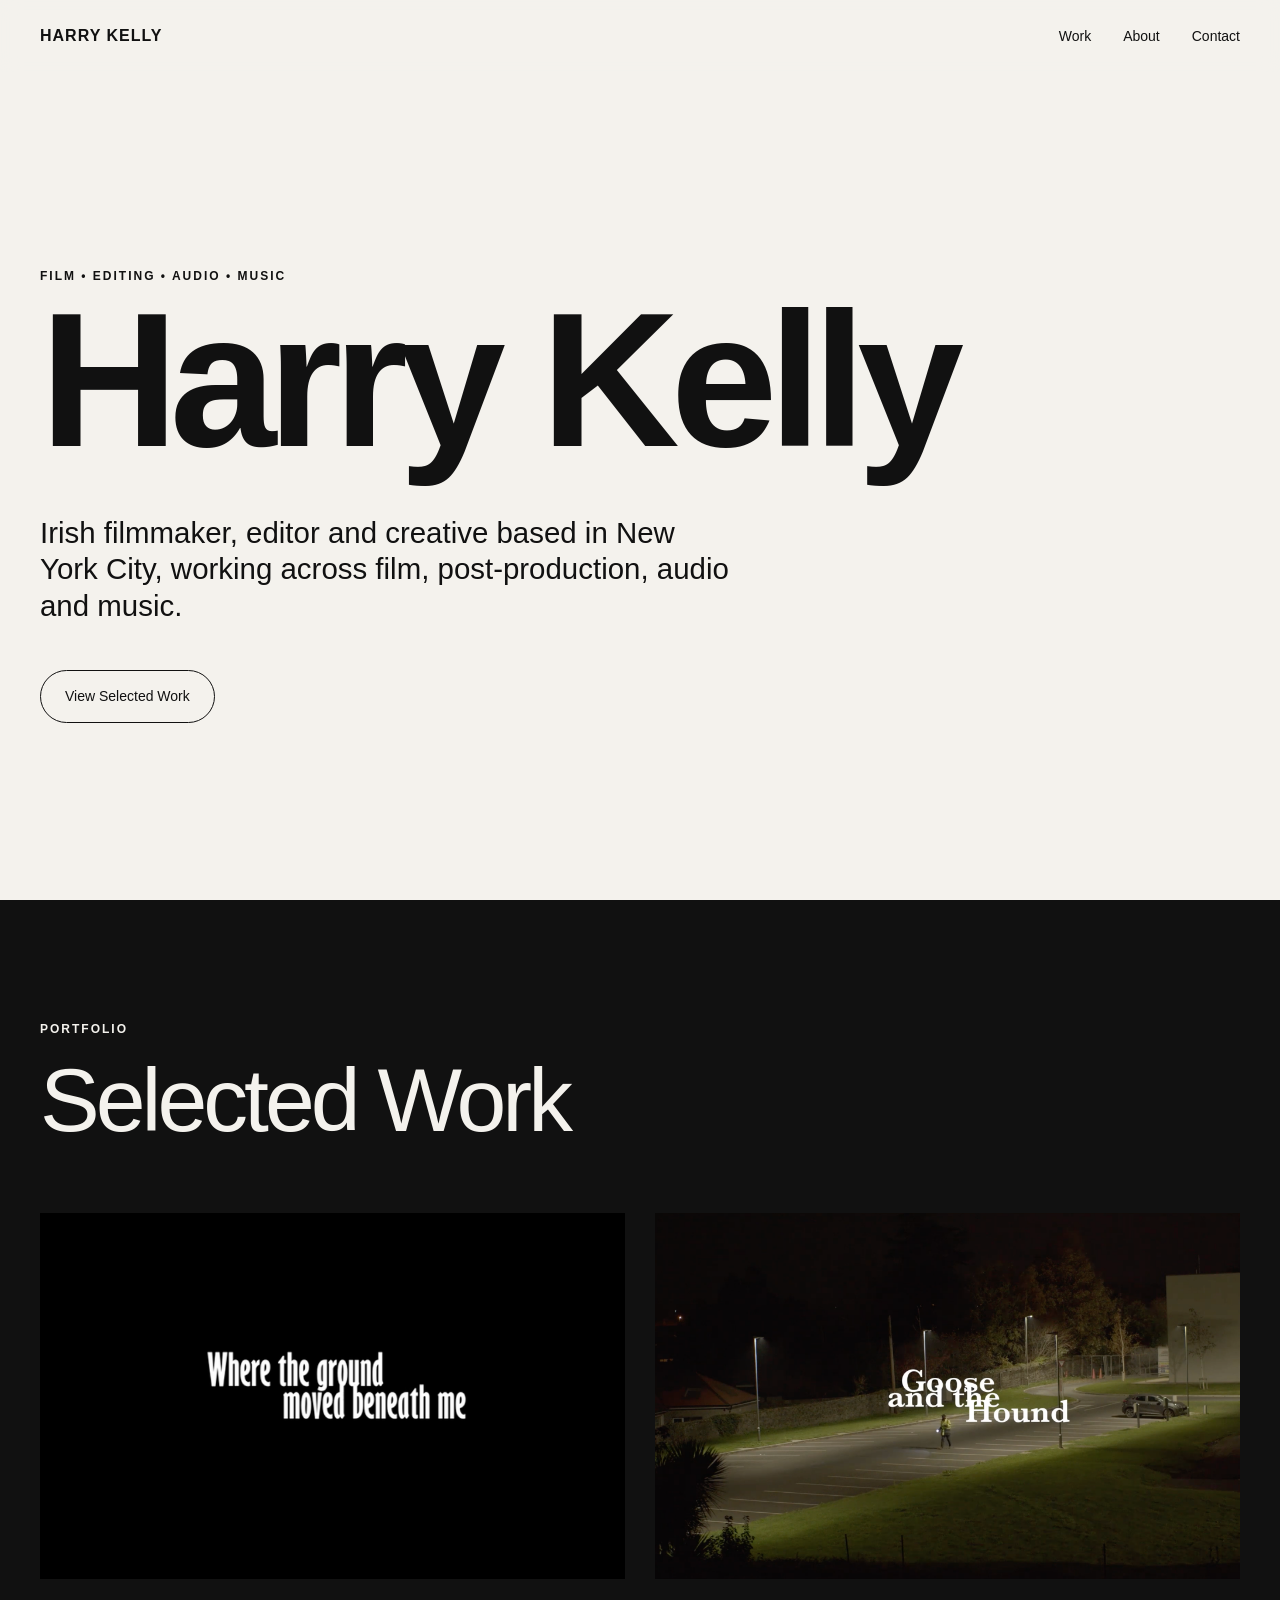
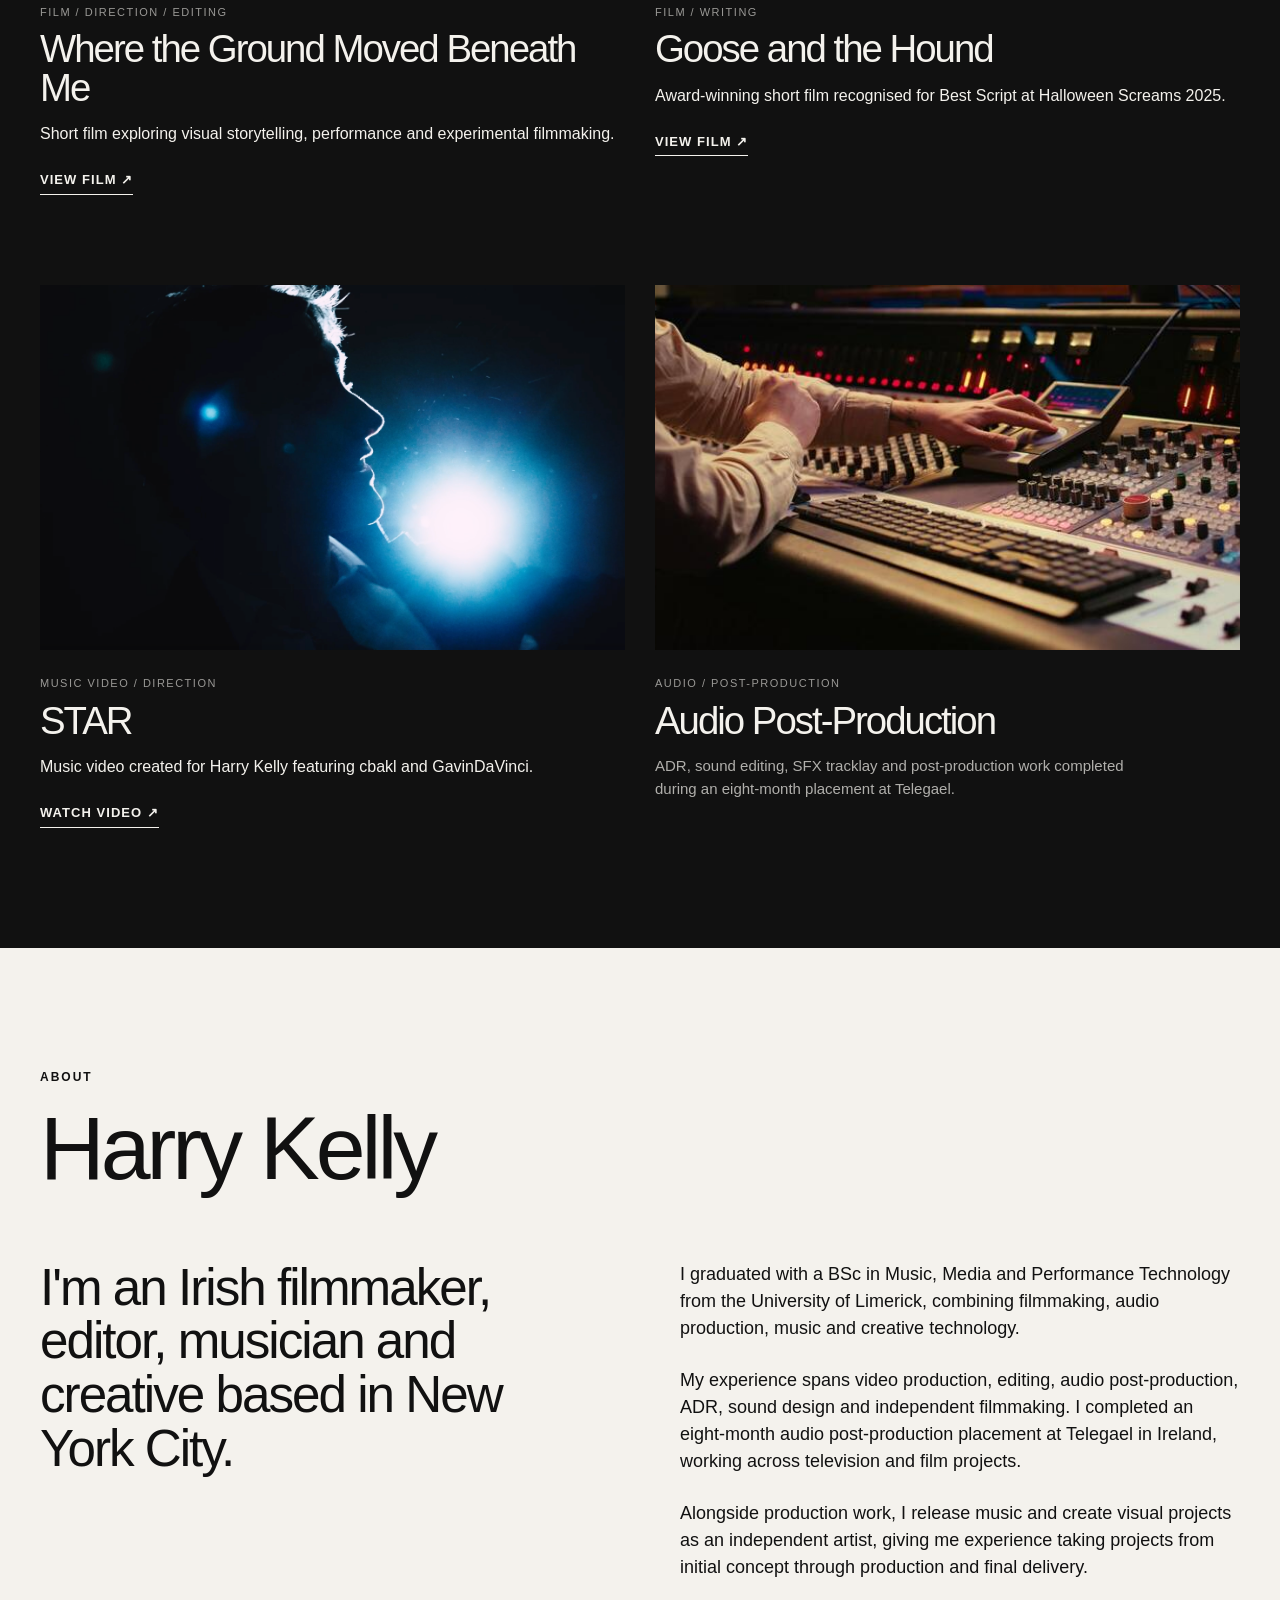
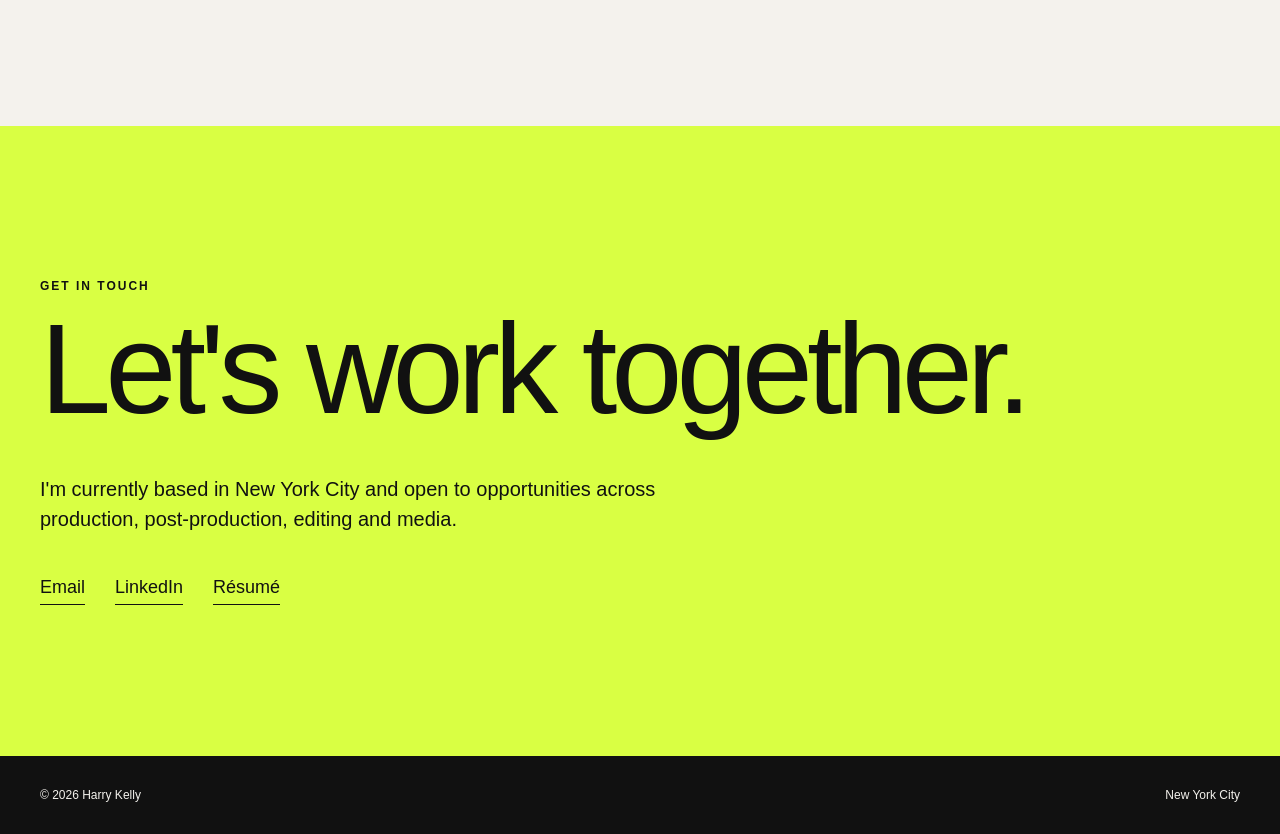
==== index.html @ b5a06c59 "Initial portfolio website" ====
<!DOCTYPE html>
<html lang="en">
<head>
    <meta charset="UTF-8">
    <meta name="viewport" content="width=device-width, initial-scale=1.0">

    <title>Harry Kelly | Filmmaker, Editor & Creative</title>

    <meta
        name="description"
        content="Harry Kelly is an Irish filmmaker, editor and creative based in New York City."
    >

    <link rel="stylesheet" href="style.css">
</head>

<body>

    <!-- NAVIGATION -->
    <header>
        <nav class="navbar">
            <a href="#home" class="logo">HARRY KELLY</a>

            <div class="nav-links">
                <a href="#work">Work</a>
                <a href="#about">About</a>
                <a href="#contact">Contact</a>
            </div>
        </nav>
    </header>


    <main>

        <!-- HERO -->
        <section id="home" class="hero">

            <div class="hero-content">
                <p class="eyebrow">FILM • EDITING • AUDIO • MUSIC</p>

                <h1>
                    Harry Kelly
                </h1>

                <p class="hero-description">
                    Irish filmmaker, editor and creative based in New York City,
                    working across film, post-production, audio and music.
                </p>

                <a href="#work" class="button">View Selected Work</a>
            </div>

        </section>


        <!-- SELECTED WORK -->
        <section id="work" class="work">

            <div class="section-heading">
                <p class="eyebrow">PORTFOLIO</p>
                <h2>Selected Work</h2>
            </div>


            <div class="projects">

                <article class="project">
                    <a class="project-image"
   href="https://youtu.be/_AQ4sZdHmDc"
   target="_blank"
   rel="noopener noreferrer"
   aria-label="Watch Where the Ground Moved Beneath Me">
    <img src="assets/images/ground-moved.png" alt="Where the Ground Moved Beneath Me">
</a>

                    <div class="project-info">
                        <p class="project-type">FILM / DIRECTION / EDITING</p>
                        <h3>Where the Ground Moved Beneath Me</h3>
                        <p>
                            Short film exploring visual storytelling,
                            performance and experimental filmmaking.
                        </p>
                        <a class="project-link"
   href="https://youtu.be/_AQ4sZdHmDc"
   target="_blank"
   rel="noopener noreferrer">
    VIEW FILM ↗
</a>
                    </div>
                </article>


                <article class="project">
                    <a class="project-image"
   href="https://youtu.be/5YcPFfp4tmE"
   target="_blank"
   rel="noopener noreferrer"
   aria-label="Watch Goose and the Hound">
    <img src="assets/images/goose-hound.png" alt="Goose and the Hound">
</a>

                    <div class="project-info">
                        <p class="project-type">FILM / WRITING</p>
                        <h3>Goose and the Hound</h3>
                        <p>
                            Award-winning short film recognised for Best Script
                            at Halloween Screams 2025.
                        </p>
                        <a class="project-link"
   href="https://youtu.be/5YcPFfp4tmE"
   target="_blank"
   rel="noopener noreferrer">
    VIEW FILM ↗
</a>
                    </div>
                </article>


                <article class="project">
                    <a class="project-image"
   href="https://youtu.be/P0CR7T2BqRc"
   target="_blank"
   rel="noopener noreferrer"
   aria-label="Watch STAR music video">
    <img src="assets/images/star.png" alt="STAR music video">
</a>

                    <div class="project-info">
                        <p class="project-type">MUSIC VIDEO / DIRECTION</p>
                        <h3>STAR</h3>
                        <p>
                            Music video created for Harry Kelly featuring
                            cbakl and GavinDaVinci.
                        </p>
                        <a class="project-link"
   href="https://youtu.be/P0CR7T2BqRc"
   target="_blank"
   rel="noopener noreferrer">
    WATCH VIDEO ↗
</a>
                    </div>
                </article>


                <article class="project">
                    <div class="project-image">
                        <img src="assets/images/telegael.jpg" alt="Audio post-production at Telegael">
                    </div>

                    <div class="project-info">
                        <p class="project-type">AUDIO / POST-PRODUCTION</p>
                        <h3>Audio Post-Production</h3>
                        <p>
                            ADR, sound editing, SFX tracklay and post-production
                            work completed during an eight-month placement at Telegael.
                        </p>
                    </div>
                </article>

            </div>

        </section>


        <!-- ABOUT -->
        <section id="about" class="about">

            <div class="section-heading">
                <p class="eyebrow">ABOUT</p>
                <h2>Harry Kelly</h2>
            </div>

            <div class="about-content">

                <p class="about-intro">
                    I'm an Irish filmmaker, editor, musician and creative
                    based in New York City.
                </p>

                <div class="about-text">

                    <p>
                        I graduated with a BSc in Music, Media and Performance
                        Technology from the University of Limerick, combining
                        filmmaking, audio production, music and creative technology.
                    </p>

                    <p>
                        My experience spans video production, editing,
                        audio post-production, ADR, sound design and independent
                        filmmaking. I completed an eight-month audio
                        post-production placement at Telegael in Ireland,
                        working across television and film projects.
                    </p>

                    <p>
                        Alongside production work, I release music and create
                        visual projects as an independent artist, giving me
                        experience taking projects from initial concept through
                        production and final delivery.
                    </p>

                </div>

            </div>

        </section>


        <!-- CONTACT -->
        <section id="contact" class="contact">

            <p class="eyebrow">GET IN TOUCH</p>

            <h2>Let's work together.</h2>

            <p>
                I'm currently based in New York City and open to opportunities
                across production, post-production, editing and media.
            </p>

            <div class="contact-links">

                
                <a href="mailto:harry.k01@icloud.com">Email</a>

                
                <a href="https://www.linkedin.com/in/harry-kelly-820052319/"
   target="_blank"
   rel="noopener noreferrer">LinkedIn</a>

                
                <a href="assets/Harry-Kelly-Resume.pdf"
   target="_blank"
   rel="noopener noreferrer">Résumé</a>

            </div>

        </section>

    </main>


    <footer>
        <p>© 2026 Harry Kelly</p>
        <p>New York City</p>
    </footer>


    <script src="script.js"></script>

</body>
</html>
---- style.css ----
/* =========================
   RESET
========================= */

* {
    margin: 0;
    padding: 0;
    box-sizing: border-box;
}

html {
    scroll-behavior: smooth;
}

body {
    background: #f4f2ed;
    color: #111;
    font-family: Arial, Helvetica, sans-serif;
    line-height: 1.5;
}

a {
    color: inherit;
    text-decoration: none;
}


/* =========================
   NAVIGATION
========================= */

header {
    position: fixed;
    top: 0;
    left: 0;
    width: 100%;
    z-index: 1000;
    background: rgba(244, 242, 237, 0.92);
    backdrop-filter: blur(10px);
}

.navbar {
    max-width: 1500px;
    margin: auto;
    padding: 24px 40px;

    display: flex;
    justify-content: space-between;
    align-items: center;
}

.logo {
    font-size: 16px;
    font-weight: 700;
    letter-spacing: 1px;
}

.nav-links {
    display: flex;
    gap: 32px;
}

.nav-links a {
    font-size: 14px;
    transition: opacity 0.2s ease;
}

.nav-links a:hover {
    opacity: 0.5;
}


/* =========================
   GENERAL
========================= */

section {
    padding: 120px 40px;
}

.eyebrow {
    font-size: 12px;
    font-weight: 700;
    letter-spacing: 2px;
    text-transform: uppercase;
    margin-bottom: 20px;
}

.section-heading {
    margin-bottom: 70px;
}

.section-heading h2 {
    font-size: clamp(48px, 7vw, 100px);
    line-height: 0.95;
    font-weight: 500;
    letter-spacing: -4px;
}


/* =========================
   HERO
========================= */

.hero {
    min-height: 100vh;

    display: flex;
    align-items: flex-end;

    padding-top: 160px;
    padding-bottom: 70px;
}

.hero-content {
    width: 100%;
    max-width: 1500px;
    margin: auto;
}

.hero h1 {
    font-size: clamp(80px, 15vw, 220px);
    line-height: 0.78;
    font-weight: 600;
    letter-spacing: -9px;
    margin-bottom: 60px;
}

.hero-description {
    max-width: 700px;
    font-size: clamp(20px, 2.3vw, 34px);
    line-height: 1.25;
    margin-bottom: 45px;
}

.button {
    display: inline-block;

    border: 1px solid #111;
    border-radius: 100px;

    padding: 15px 24px;

    font-size: 14px;

    transition:
        background 0.2s ease,
        color 0.2s ease;
}

.button:hover {
    background: #111;
    color: #f4f2ed;
}


/* =========================
   WORK
========================= */

.work {
    background: #111;
    color: #f4f2ed;
}

.work .section-heading,
.projects {
    max-width: 1500px;
    margin-left: auto;
    margin-right: auto;
}

.projects {
    display: grid;
    grid-template-columns: repeat(2, 1fr);
    gap: 90px 30px;
}

.project {
    cursor: pointer;
}

.project-image {
    width: 100%;
    aspect-ratio: 16 / 10;

    background: #292929;

    display: flex;
    justify-content: center;
    align-items: center;

    margin-bottom: 25px;

    overflow: hidden;
}

.project-image span {
    font-size: 11px;
    letter-spacing: 2px;
    opacity: 0.45;
}

.project-info {
    max-width: 600px;
}

.project-type {
    font-size: 11px;
    letter-spacing: 1.5px;
    margin-bottom: 10px;
    opacity: 0.6;
}

.project-info h3 {
    font-size: clamp(28px, 3vw, 48px);
    font-weight: 500;
    line-height: 1;
    letter-spacing: -2px;
    margin-bottom: 15px;
}

.project-info > p:last-child {
    font-size: 15px;
    max-width: 500px;
    opacity: 0.7;
}


/* =========================
   ABOUT
========================= */

.about {
    max-width: 1500px;
    margin: auto;
}

.about-content {
    display: grid;
    grid-template-columns: 1fr 1fr;
    gap: 80px;
}

.about-intro {
    font-size: clamp(32px, 4vw, 60px);
    line-height: 1.05;
    letter-spacing: -2px;
}

.about-text {
    max-width: 650px;
}

.about-text p {
    font-size: 18px;
    margin-bottom: 25px;
}


/* =========================
   CONTACT
========================= */

.contact {
    background: #d9ff43;
    min-height: 70vh;

    display: flex;
    flex-direction: column;
    justify-content: center;
}

.contact > * {
    max-width: 1500px;
}

.contact h2 {
    font-size: clamp(60px, 10vw, 150px);
    line-height: 0.85;
    font-weight: 500;
    letter-spacing: -6px;
    margin-bottom: 50px;
}

.contact > p:not(.eyebrow) {
    font-size: 20px;
    max-width: 650px;
    margin-bottom: 40px;
}

.contact-links {
    display: flex;
    gap: 30px;
}

.contact-links a {
    font-size: 18px;
    border-bottom: 1px solid #111;
    padding-bottom: 3px;
}


/* =========================
   FOOTER
========================= */

footer {
    background: #111;
    color: #f4f2ed;

    padding: 30px 40px;

    display: flex;
    justify-content: space-between;

    font-size: 12px;
}


/* =========================
   MOBILE
========================= */

@media (max-width: 800px) {

    .navbar {
        padding: 20px;
    }

    .nav-links {
        gap: 18px;
    }

    section {
        padding: 90px 20px;
    }

    .hero {
        padding-bottom: 40px;
    }

    .hero h1 {
        font-size: clamp(70px, 23vw, 130px);
        letter-spacing: -5px;
        margin-bottom: 40px;
    }

    .projects {
        grid-template-columns: 1fr;
        gap: 70px;
    }

    .about-content {
        grid-template-columns: 1fr;
        gap: 50px;
    }

    .section-heading h2 {
        letter-spacing: -2px;
    }

    .contact h2 {
        letter-spacing: -3px;
    }

    .contact-links {
        flex-direction: column;
        align-items: flex-start;
        gap: 15px;
    }

    footer {
        padding: 25px 20px;
    }
}
.project-image {
    width: 100%;
    aspect-ratio: 16 / 10;
    overflow: hidden;
    background: #292929;
}

.project-image img {
    width: 100%;
    height: 100%;
    object-fit: cover;
    display: block;
    transition: transform 0.5s ease;
}

.project:hover .project-image img {
    transform: scale(1.025);
}

.project-link {
    display: inline-block;
    margin-top: 24px;
    color: inherit;
    font-size: 13px;
    font-weight: 600;
    letter-spacing: 0.08em;
    text-decoration: none;
    border-bottom: 1px solid currentColor;
    padding-bottom: 4px;
    transition: opacity 0.2s ease;
}

.project-link:hover {
    opacity: 0.55;
}

.project-image[href] {
    cursor: pointer;
}

.project-image[href]:hover img {
    transform: scale(1.025);
}
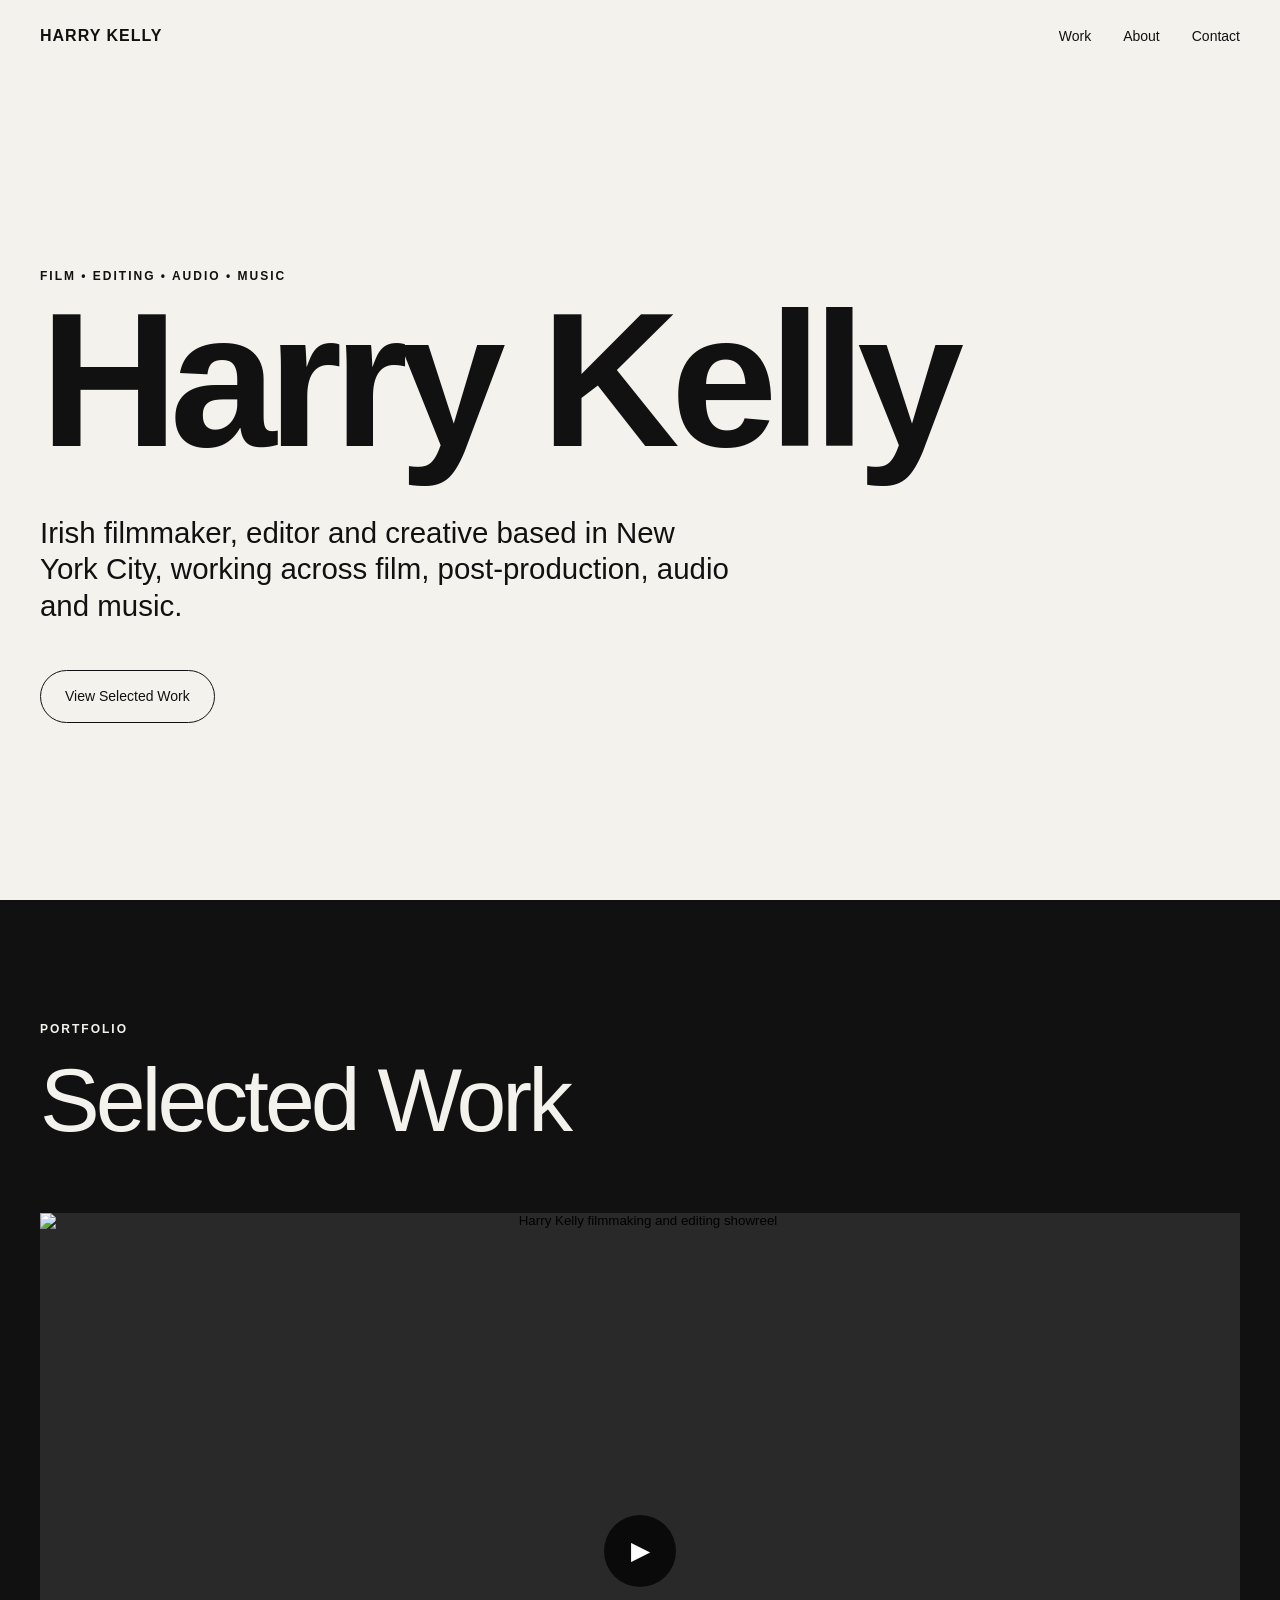
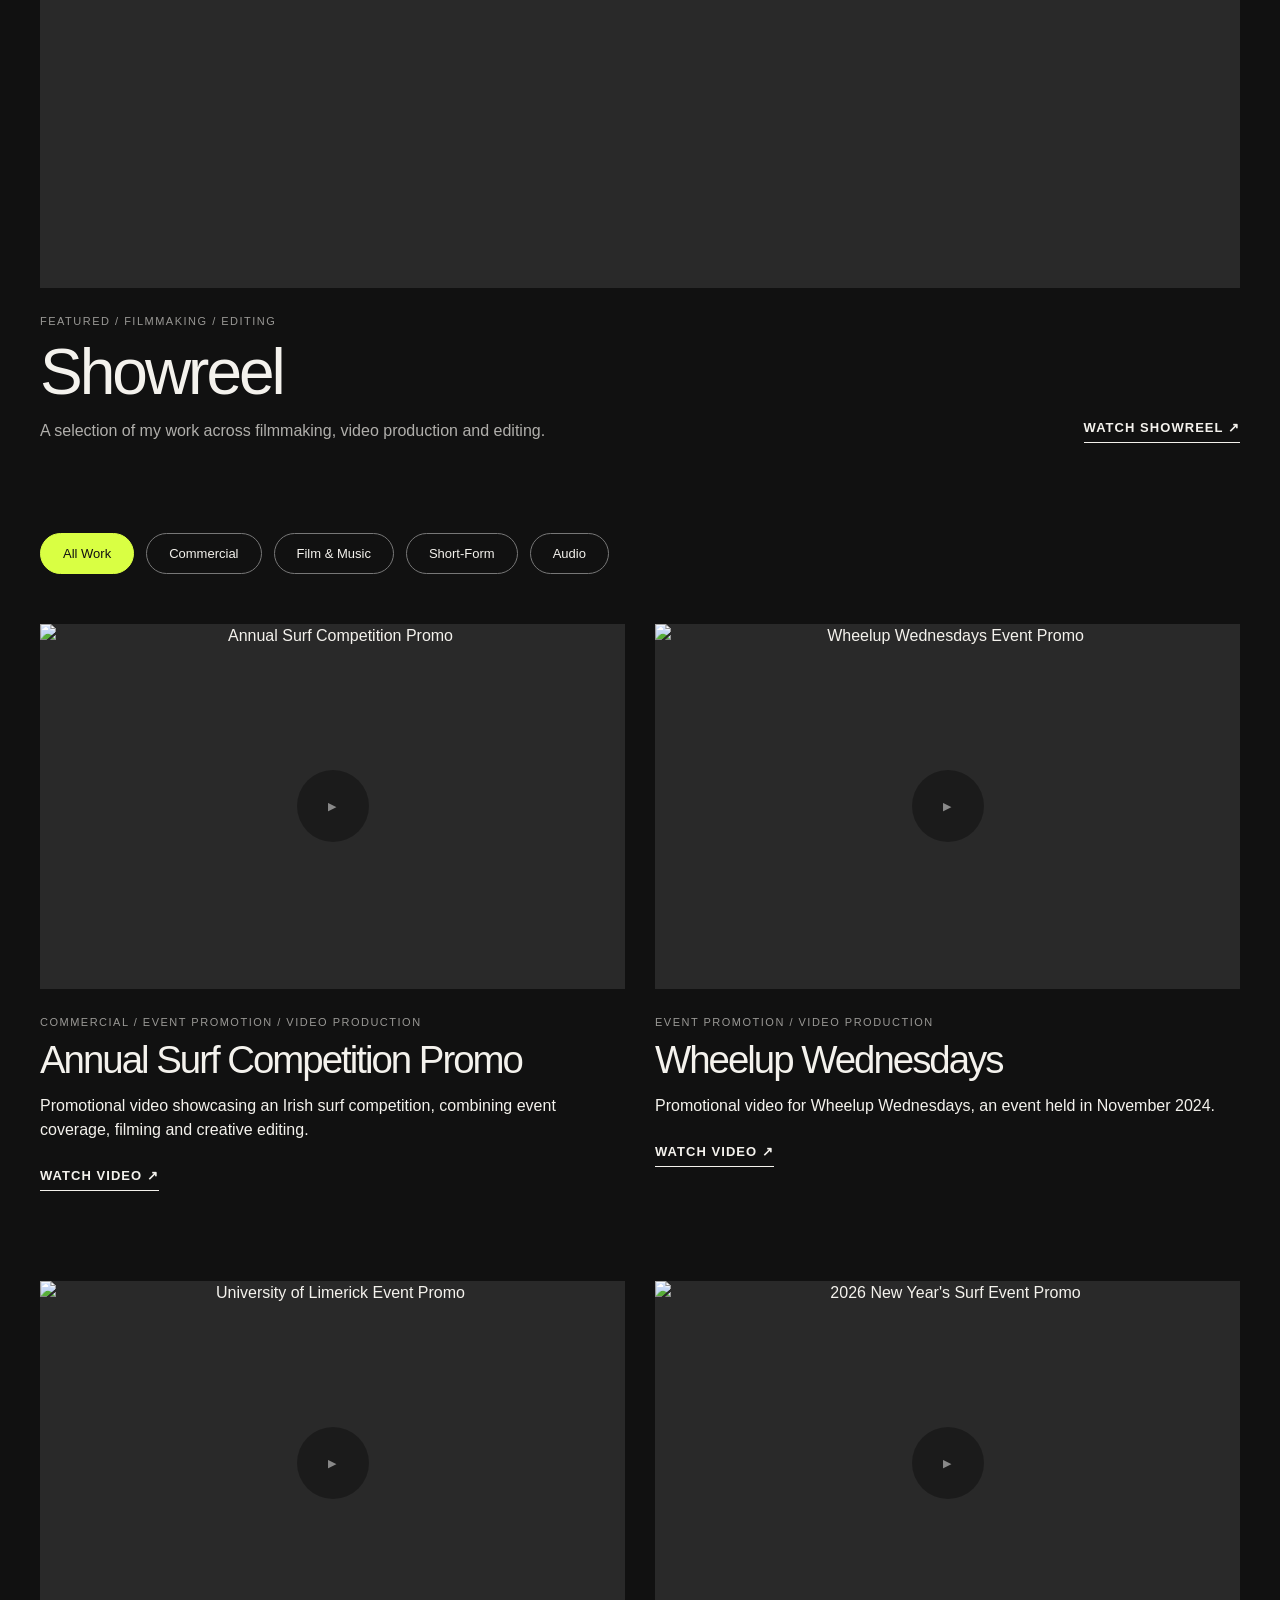
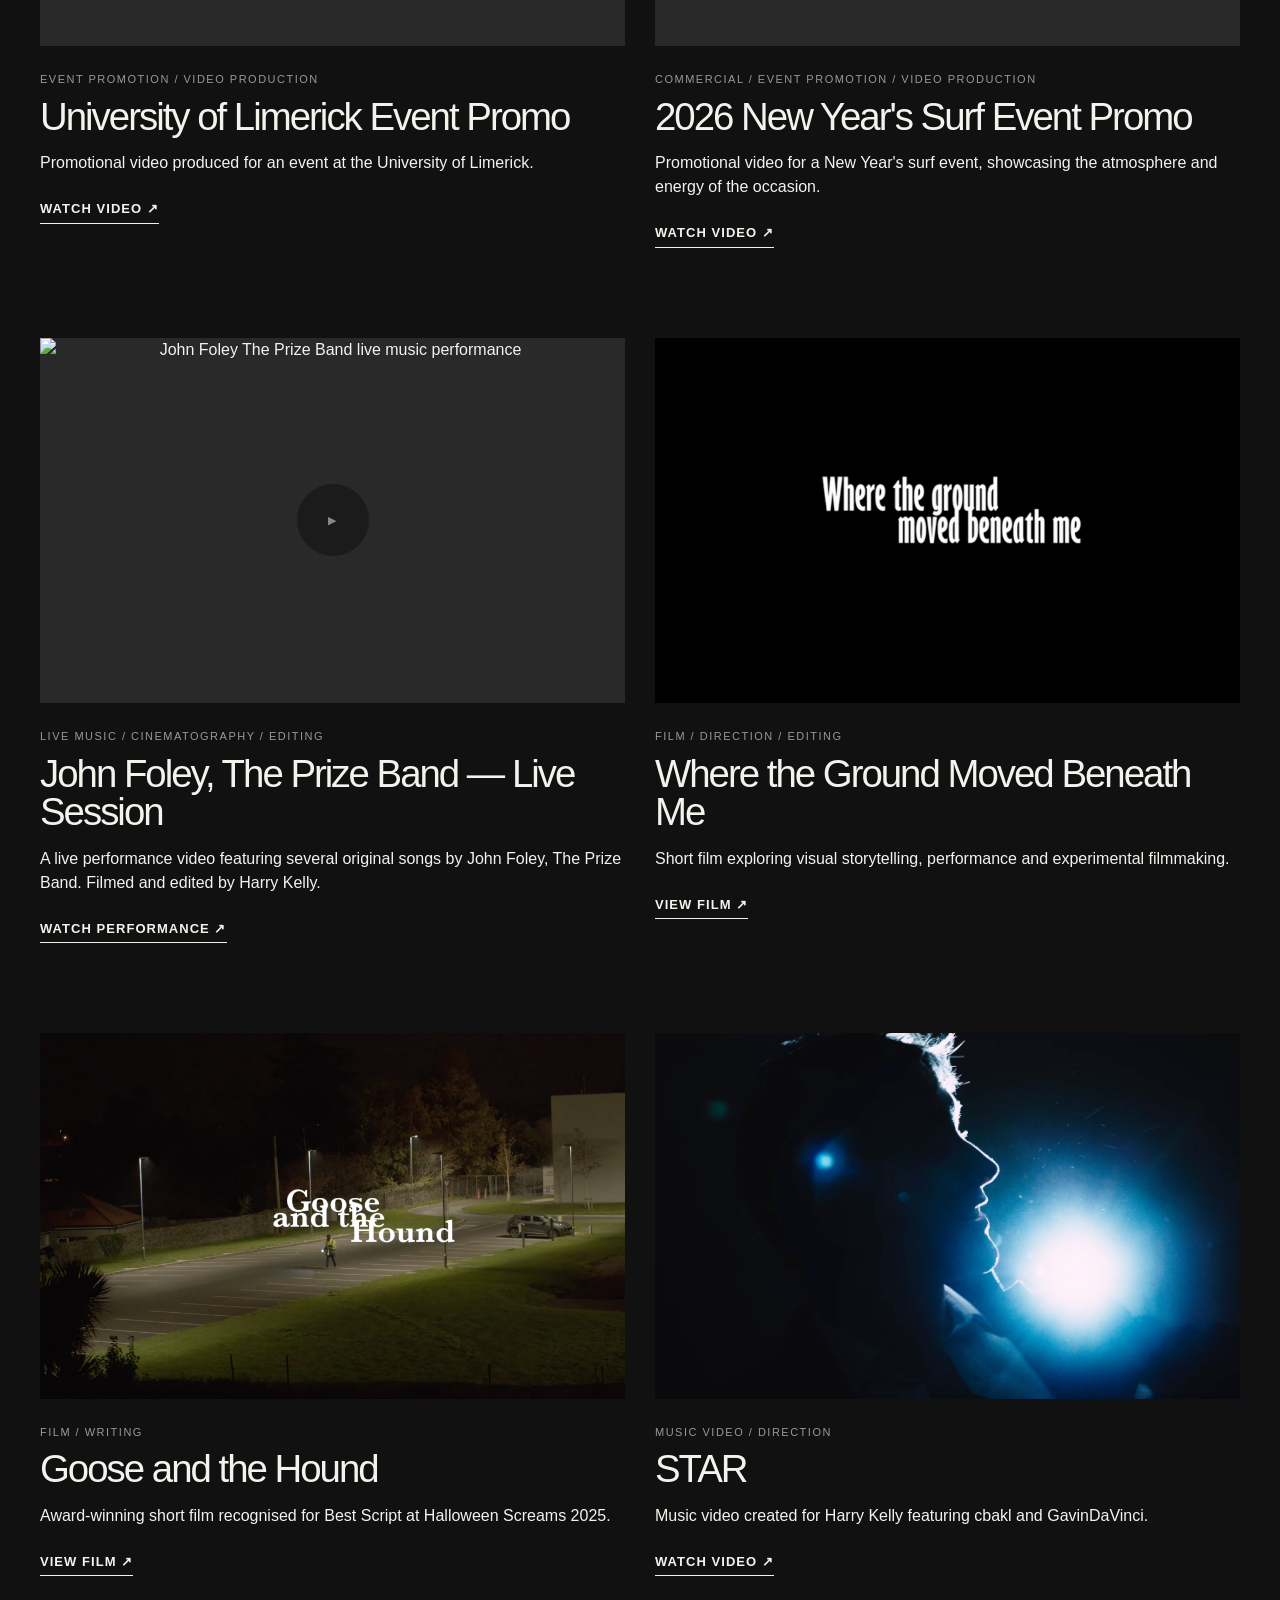
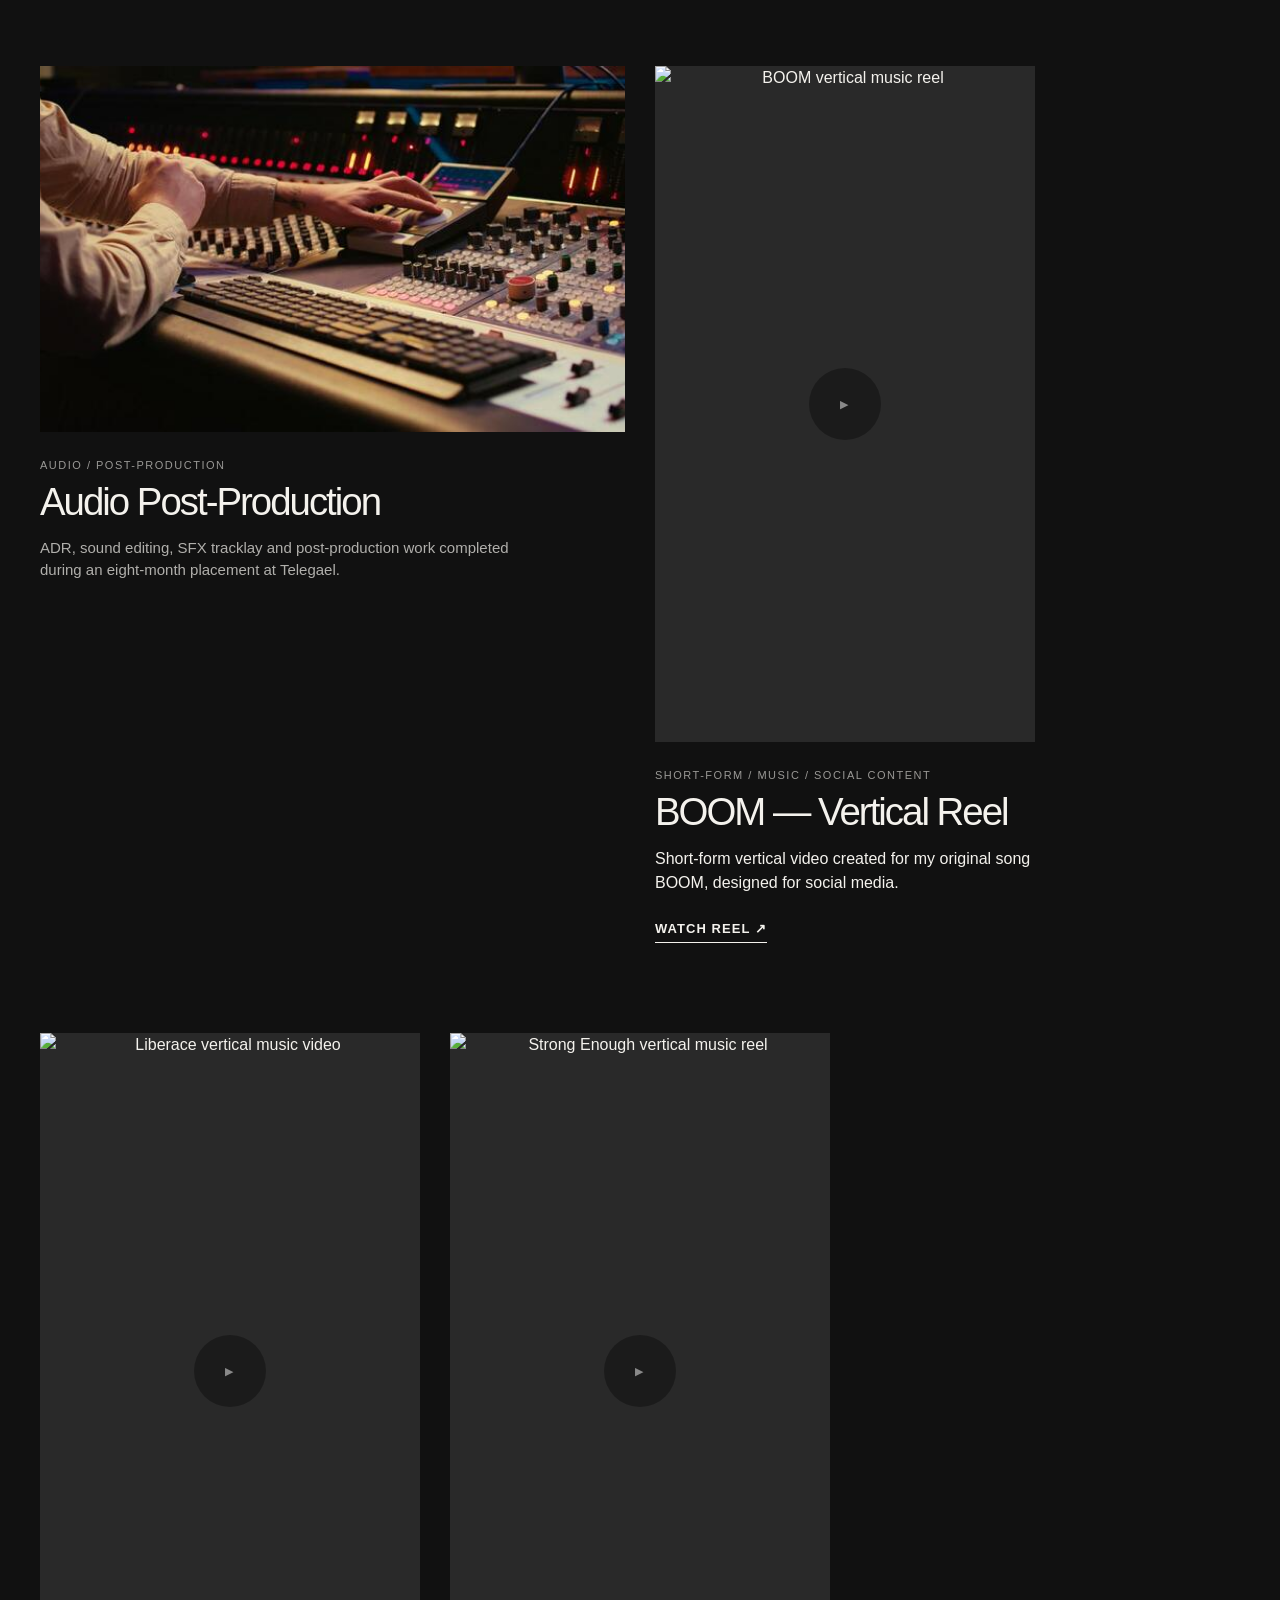
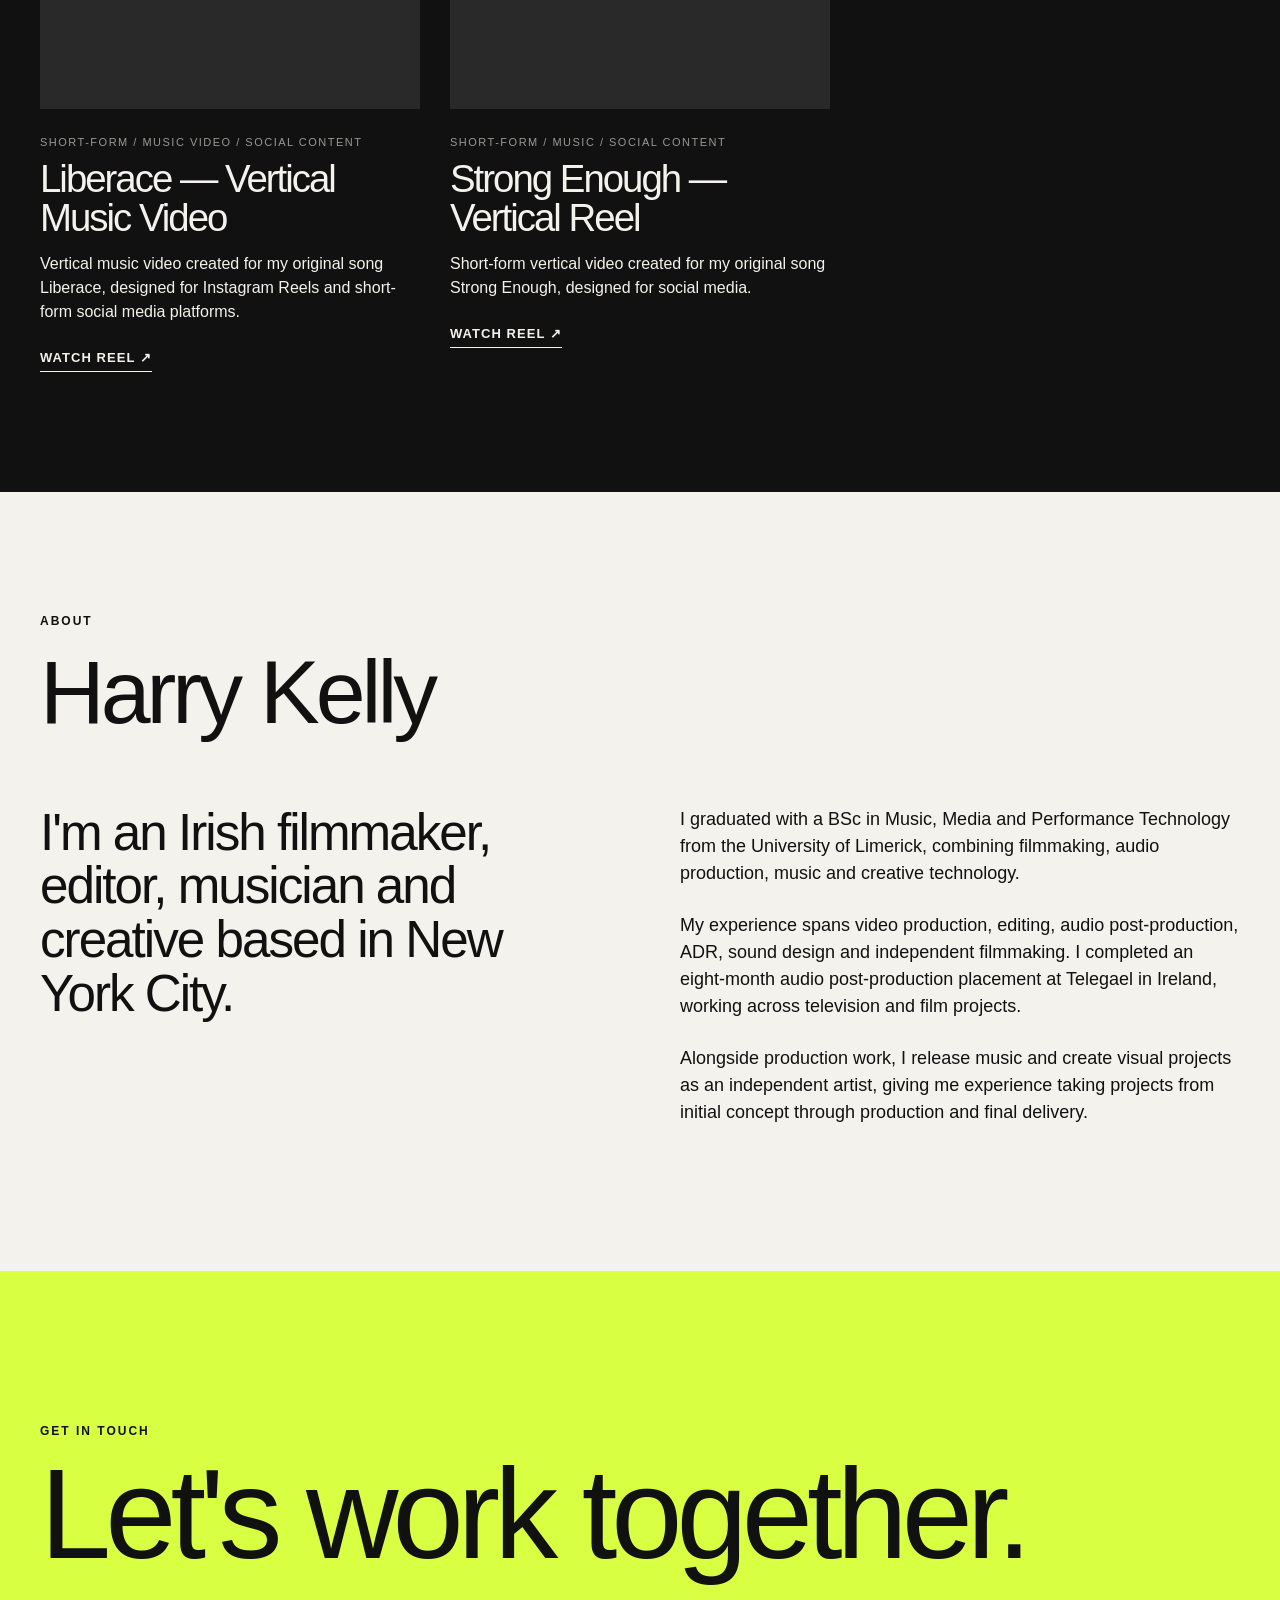
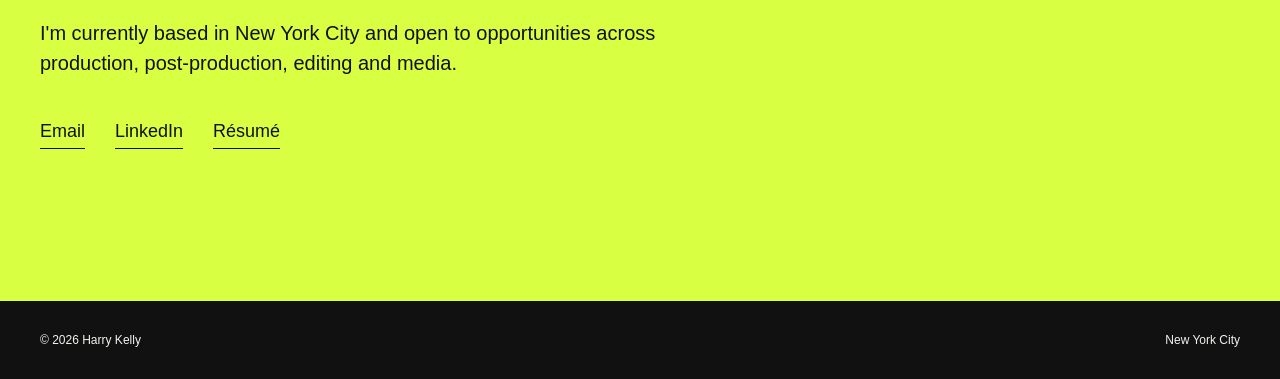
==== commit ebc0aafd: "Add files via upload" ====
--- a/index.html
+++ b/index.html
@@ -62,9 +62,421 @@
             </div>
 
 
+
+<!-- FEATURED SHOWREEL -->
+<div class="featured-showreel">
+
+    <button
+        class="featured-showreel-image video-trigger"
+        type="button"
+        data-video="https://drive.google.com/file/d/1GTcjffX6NG_hKcUaSVnqZhYu-kQV75T3/preview"
+        data-title="Harry Kelly — Showreel"
+        aria-label="Watch Harry Kelly Showreel">
+
+        <img
+            src="assets/images/showreel.jpg"
+            alt="Harry Kelly filmmaking and editing showreel">
+
+        <span class="play-icon">▶</span>
+
+    </button>
+
+    <div class="featured-showreel-info">
+        <div>
+            <p class="project-type">FEATURED / FILMMAKING / EDITING</p>
+            <h3>Showreel</h3>
+            <p>A selection of my work across filmmaking, video production and editing.</p>
+        </div>
+
+        <button
+            class="project-link video-trigger"
+            type="button"
+            data-video="https://drive.google.com/file/d/1GTcjffX6NG_hKcUaSVnqZhYu-kQV75T3/preview"
+            data-title="Harry Kelly — Showreel">
+            WATCH SHOWREEL ↗
+        </button>
+    </div>
+
+</div>
+
+<!-- PORTFOLIO FILTERS -->
+<div class="portfolio-filters" role="group" aria-label="Filter portfolio projects">
+
+    <button class="filter-btn active" data-filter="all" type="button" aria-pressed="true">
+        All Work
+    </button>
+
+    <button class="filter-btn" data-filter="commercial" type="button" aria-pressed="false">
+        Commercial
+    </button>
+
+    <button class="filter-btn" data-filter="film" type="button" aria-pressed="false">
+        Film & Music
+    </button>
+
+    <button class="filter-btn" data-filter="shortform" type="button" aria-pressed="false">
+        Short-Form
+    </button>
+
+    <button class="filter-btn" data-filter="audio" type="button" aria-pressed="false">
+        Audio
+    </button>
+
+</div>
+
             <div class="projects">
 
-                <article class="project">
+
+<!-- BOOM VERTICAL REEL -->
+<article class="project shortform-project" data-category="shortform">
+
+    <button
+        class="project-image video-trigger"
+        type="button"
+        data-video="https://drive.google.com/file/d/1VAKVAgI2m7fuHgJfwMhRK0ZrRbUyWudR/preview"
+        data-title="BOOM — Vertical Reel"
+        aria-label="Watch BOOM Vertical Reel">
+
+        <img
+            src="assets/images/boom-reel.jpg"
+            alt="BOOM vertical music reel">
+
+        <span class="play-icon">▶</span>
+
+    </button>
+
+    <div class="project-info">
+
+        <p class="project-type">
+            SHORT-FORM / MUSIC / SOCIAL CONTENT
+        </p>
+
+        <h3>BOOM — Vertical Reel</h3>
+
+        <p>
+            Short-form vertical video created for my original song
+            BOOM, designed for social media.
+        </p>
+
+        <button
+            class="project-link video-trigger"
+            type="button"
+            data-video="https://drive.google.com/file/d/1VAKVAgI2m7fuHgJfwMhRK0ZrRbUyWudR/preview"
+            data-title="BOOM — Vertical Reel">
+            WATCH REEL ↗
+        </button>
+
+    </div>
+
+</article>
+
+<!-- LIBERACE VERTICAL MUSIC VIDEO -->
+<article class="project shortform-project" data-category="shortform">
+
+    <button
+        class="project-image video-trigger"
+        type="button"
+        data-video="https://drive.google.com/file/d/137xY3dyDXHPL-D3tUn8W-rfqAzqNOn23/preview"
+        data-title="Liberace — Vertical Music Video"
+        aria-label="Watch Liberace Vertical Music Video">
+
+        <img
+            src="assets/images/liberace-reel.jpg"
+            alt="Liberace vertical music video">
+
+        <span class="play-icon">▶</span>
+
+    </button>
+
+    <div class="project-info">
+
+        <p class="project-type">
+            SHORT-FORM / MUSIC VIDEO / SOCIAL CONTENT
+        </p>
+
+        <h3>Liberace — Vertical Music Video</h3>
+
+        <p>
+            Vertical music video created for my original song
+            Liberace, designed for Instagram Reels and
+            short-form social media platforms.
+        </p>
+
+        <button
+            class="project-link video-trigger"
+            type="button"
+            data-video="https://drive.google.com/file/d/137xY3dyDXHPL-D3tUn8W-rfqAzqNOn23/preview"
+            data-title="Liberace — Vertical Music Video">
+            WATCH REEL ↗
+        </button>
+
+    </div>
+
+</article>
+
+<!-- STRONG ENOUGH VERTICAL REEL -->
+<article class="project shortform-project" data-category="shortform">
+
+    <button
+        class="project-image video-trigger"
+        type="button"
+        data-video="https://drive.google.com/file/d/1t1wlHk-8s_pbTI5S6u8PfhT9obOQ0naL/preview"
+        data-title="Strong Enough — Vertical Reel"
+        aria-label="Watch Strong Enough Vertical Reel">
+
+        <img
+            src="assets/images/strong-enough-reel.jpg"
+            alt="Strong Enough vertical music reel">
+
+        <span class="play-icon">▶</span>
+
+    </button>
+
+    <div class="project-info">
+
+        <p class="project-type">
+            SHORT-FORM / MUSIC / SOCIAL CONTENT
+        </p>
+
+        <h3>Strong Enough — Vertical Reel</h3>
+
+        <p>
+            Short-form vertical video created for my original
+            song Strong Enough, designed for social media.
+        </p>
+
+        <button
+            class="project-link video-trigger"
+            type="button"
+            data-video="https://drive.google.com/file/d/1t1wlHk-8s_pbTI5S6u8PfhT9obOQ0naL/preview"
+            data-title="Strong Enough — Vertical Reel">
+            WATCH REEL ↗
+        </button>
+
+    </div>
+
+</article>
+
+
+
+<!-- ANNUAL SURF COMPETITION PROMO -->
+<article class="project" data-category="commercial">
+
+    <button
+        class="project-image video-trigger"
+        type="button"
+        data-video="https://drive.google.com/file/d/1PvuFozU1LRu1boeTwe3rIinj-s5FAA4u/preview"
+        data-title="Annual Surf Competition Promo"
+        aria-label="Watch Annual Surf Competition Promo">
+
+        <img
+            src="assets/images/surf-promo.jpg"
+            alt="Annual Surf Competition Promo">
+
+        <span class="play-icon">▶</span>
+
+    </button>
+
+    <div class="project-info">
+        <p class="project-type">
+            COMMERCIAL / EVENT PROMOTION / VIDEO PRODUCTION
+        </p>
+
+        <h3>Annual Surf Competition Promo</h3>
+
+        <p>
+            Promotional video showcasing an Irish surf competition,
+            combining event coverage, filming and creative editing.
+        </p>
+
+        <button
+            class="project-link video-trigger"
+            type="button"
+            data-video="https://drive.google.com/file/d/1PvuFozU1LRu1boeTwe3rIinj-s5FAA4u/preview"
+            data-title="Annual Surf Competition Promo">
+            WATCH VIDEO ↗
+        </button>
+    </div>
+
+</article>
+
+<!-- WHEELUP WEDNESDAYS EVENT PROMO -->
+<article class="project" data-category="commercial">
+
+    <button
+        class="project-image video-trigger"
+        type="button"
+        data-video="https://drive.google.com/file/d/17fD7UEmGR1bHM-iHoPwlLURvFm_Yqjto/preview"
+        data-title="Wheelup Wednesdays"
+        aria-label="Watch Wheelup Wednesdays Event Promo">
+
+        <img
+            src="assets/images/wheelup-wednesdays.jpg"
+            alt="Wheelup Wednesdays Event Promo">
+
+        <span class="play-icon">▶</span>
+
+    </button>
+
+    <div class="project-info">
+
+        <p class="project-type">
+            EVENT PROMOTION / VIDEO PRODUCTION
+        </p>
+
+        <h3>Wheelup Wednesdays</h3>
+
+        <p>
+            Promotional video for Wheelup Wednesdays,
+            an event held in November 2024.
+        </p>
+
+        <button
+            class="project-link video-trigger"
+            type="button"
+            data-video="https://drive.google.com/file/d/17fD7UEmGR1bHM-iHoPwlLURvFm_Yqjto/preview"
+            data-title="Wheelup Wednesdays">
+            WATCH VIDEO ↗
+        </button>
+
+    </div>
+
+</article>
+
+<!-- UNIVERSITY OF LIMERICK EVENT PROMO -->
+<article class="project" data-category="commercial">
+
+    <button
+        class="project-image video-trigger"
+        type="button"
+        data-video="https://drive.google.com/file/d/1I4ZKNdPyHWOc7dKDHvOFji-z6N5U-Bsw/preview"
+        data-title="University of Limerick Event Promo"
+        aria-label="Watch University of Limerick Event Promo">
+
+        <img
+            src="assets/images/ul-event-promo.jpg"
+            alt="University of Limerick Event Promo">
+
+        <span class="play-icon">▶</span>
+
+    </button>
+
+    <div class="project-info">
+
+        <p class="project-type">
+            EVENT PROMOTION / VIDEO PRODUCTION
+        </p>
+
+        <h3>University of Limerick Event Promo</h3>
+
+        <p>
+            Promotional video produced for an event
+            at the University of Limerick.
+        </p>
+
+        <button
+            class="project-link video-trigger"
+            type="button"
+            data-video="https://drive.google.com/file/d/1I4ZKNdPyHWOc7dKDHvOFji-z6N5U-Bsw/preview"
+            data-title="University of Limerick Event Promo">
+            WATCH VIDEO ↗
+        </button>
+
+    </div>
+
+</article>
+
+<!-- 2026 NEW YEAR'S SURF EVENT PROMO -->
+<article class="project" data-category="commercial">
+
+    <button
+        class="project-image video-trigger"
+        type="button"
+        data-video="https://drive.google.com/file/d/1U-nKS68Kv0zpe4k6Ctt2OAKX4zJMbJZ8/preview"
+        data-title="2026 New Year's Surf Event Promo"
+        aria-label="Watch 2026 New Year's Surf Event Promo">
+
+        <img
+            src="assets/images/new-years-surf.jpg"
+            alt="2026 New Year's Surf Event Promo">
+
+        <span class="play-icon">▶</span>
+
+    </button>
+
+    <div class="project-info">
+
+        <p class="project-type">
+            COMMERCIAL / EVENT PROMOTION / VIDEO PRODUCTION
+        </p>
+
+        <h3>2026 New Year's Surf Event Promo</h3>
+
+        <p>
+            Promotional video for a New Year's surf event,
+            showcasing the atmosphere and energy of the occasion.
+        </p>
+
+        <button
+            class="project-link video-trigger"
+            type="button"
+            data-video="https://drive.google.com/file/d/1U-nKS68Kv0zpe4k6Ctt2OAKX4zJMbJZ8/preview"
+            data-title="2026 New Year's Surf Event Promo">
+            WATCH VIDEO ↗
+        </button>
+
+    </div>
+
+</article>
+
+<!-- JOHN FOLEY THE PRIZE BAND LIVE SESSION -->
+<article class="project" data-category="film">
+
+    <button
+        class="project-image video-trigger"
+        type="button"
+        data-video="https://drive.google.com/file/d/1d1-sl8R_KAxBAkJvOZfl8OzKr5esvfhY/preview"
+        data-title="John Foley, The Prize Band — Live Session"
+        aria-label="Watch John Foley The Prize Band Live Session">
+
+        <img
+            src="assets/images/john-foley-live.jpg"
+            alt="John Foley The Prize Band live music performance">
+
+        <span class="play-icon">▶</span>
+
+    </button>
+
+    <div class="project-info">
+
+        <p class="project-type">
+            LIVE MUSIC / CINEMATOGRAPHY / EDITING
+        </p>
+
+        <h3>John Foley, The Prize Band — Live Session</h3>
+
+        <p>
+            A live performance video featuring several original songs
+            by John Foley, The Prize Band. Filmed and edited by Harry Kelly.
+        </p>
+
+        <button
+            class="project-link video-trigger"
+            type="button"
+            data-video="https://drive.google.com/file/d/1d1-sl8R_KAxBAkJvOZfl8OzKr5esvfhY/preview"
+            data-title="John Foley, The Prize Band — Live Session">
+            WATCH PERFORMANCE ↗
+        </button>
+
+    </div>
+
+</article>
+
+
+
+
+
+                <article class="project" data-category="film">
                     <a class="project-image"
    href="https://youtu.be/_AQ4sZdHmDc"
    target="_blank"
@@ -90,7 +502,7 @@
                 </article>
 
 
-                <article class="project">
+                <article class="project" data-category="film">
                     <a class="project-image"
    href="https://youtu.be/5YcPFfp4tmE"
    target="_blank"
@@ -116,7 +528,7 @@
                 </article>
 
 
-                <article class="project">
+                <article class="project" data-category="film">
                     <a class="project-image"
    href="https://youtu.be/P0CR7T2BqRc"
    target="_blank"
@@ -142,7 +554,7 @@
                 </article>
 
 
-                <article class="project">
+                <article class="project" data-category="audio">
                     <div class="project-image">
                         <img src="assets/images/telegael.jpg" alt="Audio post-production at Telegael">
                     </div>
@@ -247,6 +659,43 @@
     </footer>
 
 
+    
+<!-- FULLSCREEN VIDEO PLAYER -->
+<div
+    class="video-modal"
+    id="videoModal"
+    role="dialog"
+    aria-modal="true"
+    aria-label="Portfolio video player"
+    aria-hidden="true">
+
+    <div class="video-modal-content">
+
+        <div class="video-modal-header">
+            <h2 id="videoModalTitle">Video</h2>
+
+            <button
+                class="video-close"
+                id="videoClose"
+                type="button"
+                aria-label="Close video">
+                &times;
+            </button>
+        </div>
+
+        <div class="video-frame">
+            <iframe
+                id="videoPlayer"
+                title="Portfolio video"
+                src=""
+                allow="autoplay; fullscreen"
+                allowfullscreen>
+            </iframe>
+        </div>
+
+    </div>
+</div>
+
     <script src="script.js"></script>
 
 </body>
--- a/style.css
+++ b/style.css
@@ -416,4 +416,358 @@
 
 .project-image[href]:hover img {
     transform: scale(1.025);
-}+}
+
+/* =========================
+   VIDEO PROJECT BUTTONS
+========================= */
+
+button.project-image {
+    border: 0;
+    padding: 0;
+    color: inherit;
+    font: inherit;
+    cursor: pointer;
+    position: relative;
+}
+
+.play-icon {
+    position: absolute;
+    top: 50%;
+    left: 50%;
+    transform: translate(-50%, -50%);
+    display: flex;
+    align-items: center;
+    justify-content: center;
+    width: 72px;
+    height: 72px;
+    border-radius: 50%;
+    background: rgba(0, 0, 0, 0.75);
+    color: white;
+    font-size: 25px;
+    opacity: 1;
+    pointer-events: none;
+}
+
+button.project-link {
+    background: transparent;
+    border: 0;
+    border-bottom: 1px solid currentColor;
+    padding: 0 0 4px;
+    color: inherit;
+    font: inherit;
+    font-size: 13px;
+    font-weight: 600;
+    letter-spacing: 0.08em;
+    cursor: pointer;
+}
+
+/* =========================
+   FULLSCREEN VIDEO PLAYER
+========================= */
+
+.video-modal {
+    display: none;
+    position: fixed;
+    inset: 0;
+    z-index: 2000;
+    background: rgba(0, 0, 0, 0.95);
+    padding: 70px 30px;
+    align-items: center;
+    justify-content: center;
+}
+
+.video-modal.active {
+    display: flex;
+}
+
+.video-modal-content {
+    width: 100%;
+    max-width: 1200px;
+}
+
+.video-modal-header {
+    display: flex;
+    align-items: center;
+    justify-content: space-between;
+    color: #f4f2ed;
+    margin-bottom: 20px;
+    gap: 20px;
+}
+
+.video-modal-header h2 {
+    font-size: clamp(18px, 3vw, 28px);
+    font-weight: 500;
+}
+
+.video-close {
+    background: transparent;
+    border: 0;
+    color: white;
+    font-size: 40px;
+    line-height: 1;
+    cursor: pointer;
+}
+
+.video-frame {
+    width: 100%;
+    aspect-ratio: 16 / 9;
+    background: #111;
+}
+
+.video-frame iframe {
+    width: 100%;
+    height: 100%;
+    border: 0;
+}
+
+body.modal-open {
+    overflow: hidden;
+}
+
+@media (max-width: 800px) {
+    .video-modal {
+        padding: 20px;
+    }
+
+    .play-icon {
+        width: 56px;
+        height: 56px;
+        font-size: 20px;
+    }
+}
+
+
+/* =========================
+   PORTFOLIO FILTERS
+========================= */
+
+.portfolio-filters {
+    max-width: 1500px;
+    margin: 0 auto 50px;
+    display: flex;
+    flex-wrap: wrap;
+    gap: 12px;
+}
+
+.filter-btn {
+    background: transparent;
+    border: 1px solid #777;
+    border-radius: 100px;
+    padding: 12px 22px;
+    color: #f4f2ed;
+    font-family: inherit;
+    font-size: 13px;
+    cursor: pointer;
+    transition: background 0.2s ease, color 0.2s ease;
+}
+
+.filter-btn:hover {
+    border-color: #d9ff43;
+}
+
+.filter-btn.active {
+    background: #d9ff43;
+    color: #111;
+    border-color: #d9ff43;
+}
+
+.project.is-hidden {
+    display: none;
+}
+
+@media (max-width: 800px) {
+    .portfolio-filters {
+        gap: 8px;
+        margin-bottom: 35px;
+    }
+
+    .filter-btn {
+        padding: 10px 15px;
+        font-size: 12px;
+    }
+}
+
+/* =========================
+   SHORT-FORM VERTICAL VIDEOS
+========================= */
+
+.shortform-project .project-image {
+    aspect-ratio: 9 / 16;
+    max-width: 340px;
+}
+
+.shortform-project .project-info {
+    max-width: 340px;
+}
+
+/* Portrait player for vertical reels */
+.video-modal-content:has(.video-frame.vertical) {
+    max-width: 440px;
+}
+
+.video-frame.vertical {
+    aspect-ratio: 9 / 16;
+    max-height: 75vh;
+    margin: 0 auto;
+}
+
+.video-frame.vertical iframe {
+    width: 100%;
+    height: 100%;
+}
+
+/* =========================
+   SHORT-FORM FILTER GRID
+========================= */
+
+/* Three columns only when Short-Form is selected */
+@media (min-width: 801px) {
+
+    .projects.shortform-grid {
+        grid-template-columns: repeat(3, minmax(0, 1fr));
+        gap: 60px 30px;
+    }
+
+    .projects.shortform-grid .shortform-project .project-image {
+        max-width: 100%;
+    }
+
+    .projects.shortform-grid .shortform-project .project-info {
+        max-width: 100%;
+    }
+
+}
+
+/* Keep portrait videos comfortable on mobile */
+@media (max-width: 800px) {
+
+    .projects.shortform-grid {
+        grid-template-columns: 1fr;
+    }
+
+    .projects.shortform-grid .shortform-project .project-image {
+        max-width: 340px;
+    }
+
+}
+
+
+/* =========================
+   ALL WORK - MIXED VIDEO LAYOUT
+========================= */
+
+/* Desktop: use six invisible grid columns.
+   Landscape projects occupy three columns each.
+   Portrait reels occupy two columns each. */
+
+@media (min-width: 801px) {
+
+    .projects:not(.shortform-grid) {
+        grid-template-columns: repeat(6, minmax(0, 1fr));
+    }
+
+    /* Two landscape projects per row */
+    .projects:not(.shortform-grid) .project {
+        grid-column: span 3;
+        order: 0;
+    }
+
+    /* Move reels to the bottom, three per row */
+    .projects:not(.shortform-grid) .shortform-project {
+        grid-column: span 2;
+        order: 1;
+    }
+
+    /* Keep portrait thumbnails neatly aligned */
+    .projects:not(.shortform-grid)
+    .shortform-project .project-image {
+        max-width: 100%;
+    }
+
+    .projects:not(.shortform-grid)
+    .shortform-project .project-info {
+        max-width: 100%;
+    }
+
+}
+
+/* Mobile: one project per row */
+@media (max-width: 800px) {
+
+    .projects:not(.shortform-grid) .shortform-project {
+        order: 1;
+    }
+
+}
+
+/* =========================
+   FEATURED SHOWREEL
+========================= */
+
+.featured-showreel {
+    max-width: 1500px;
+    margin: 0 auto 90px;
+}
+
+.featured-showreel-image {
+    display: block;
+    position: relative;
+    width: 100%;
+    aspect-ratio: 16 / 9;
+    padding: 0;
+    border: none;
+    background: #292929;
+    overflow: hidden;
+    cursor: pointer;
+}
+
+.featured-showreel-image img {
+    width: 100%;
+    height: 100%;
+    object-fit: cover;
+    display: block;
+    transition: transform 0.5s ease;
+}
+
+.featured-showreel-image:hover img {
+    transform: scale(1.025);
+}
+
+.featured-showreel-info {
+    display: flex;
+    justify-content: space-between;
+    align-items: flex-end;
+    gap: 30px;
+    padding-top: 25px;
+}
+
+.featured-showreel-info h3 {
+    font-size: clamp(36px, 5vw, 70px);
+    font-weight: 500;
+    letter-spacing: -3px;
+    line-height: 1;
+    margin-bottom: 15px;
+}
+
+.featured-showreel-info p:not(.project-type) {
+    font-size: 16px;
+    opacity: 0.7;
+    max-width: 600px;
+}
+
+.featured-showreel-info .project-link {
+    flex-shrink: 0;
+}
+
+@media (max-width: 800px) {
+    .featured-showreel {
+        margin-bottom: 65px;
+    }
+
+    .featured-showreel-info {
+        flex-direction: column;
+        align-items: flex-start;
+        gap: 10px;
+    }
+}
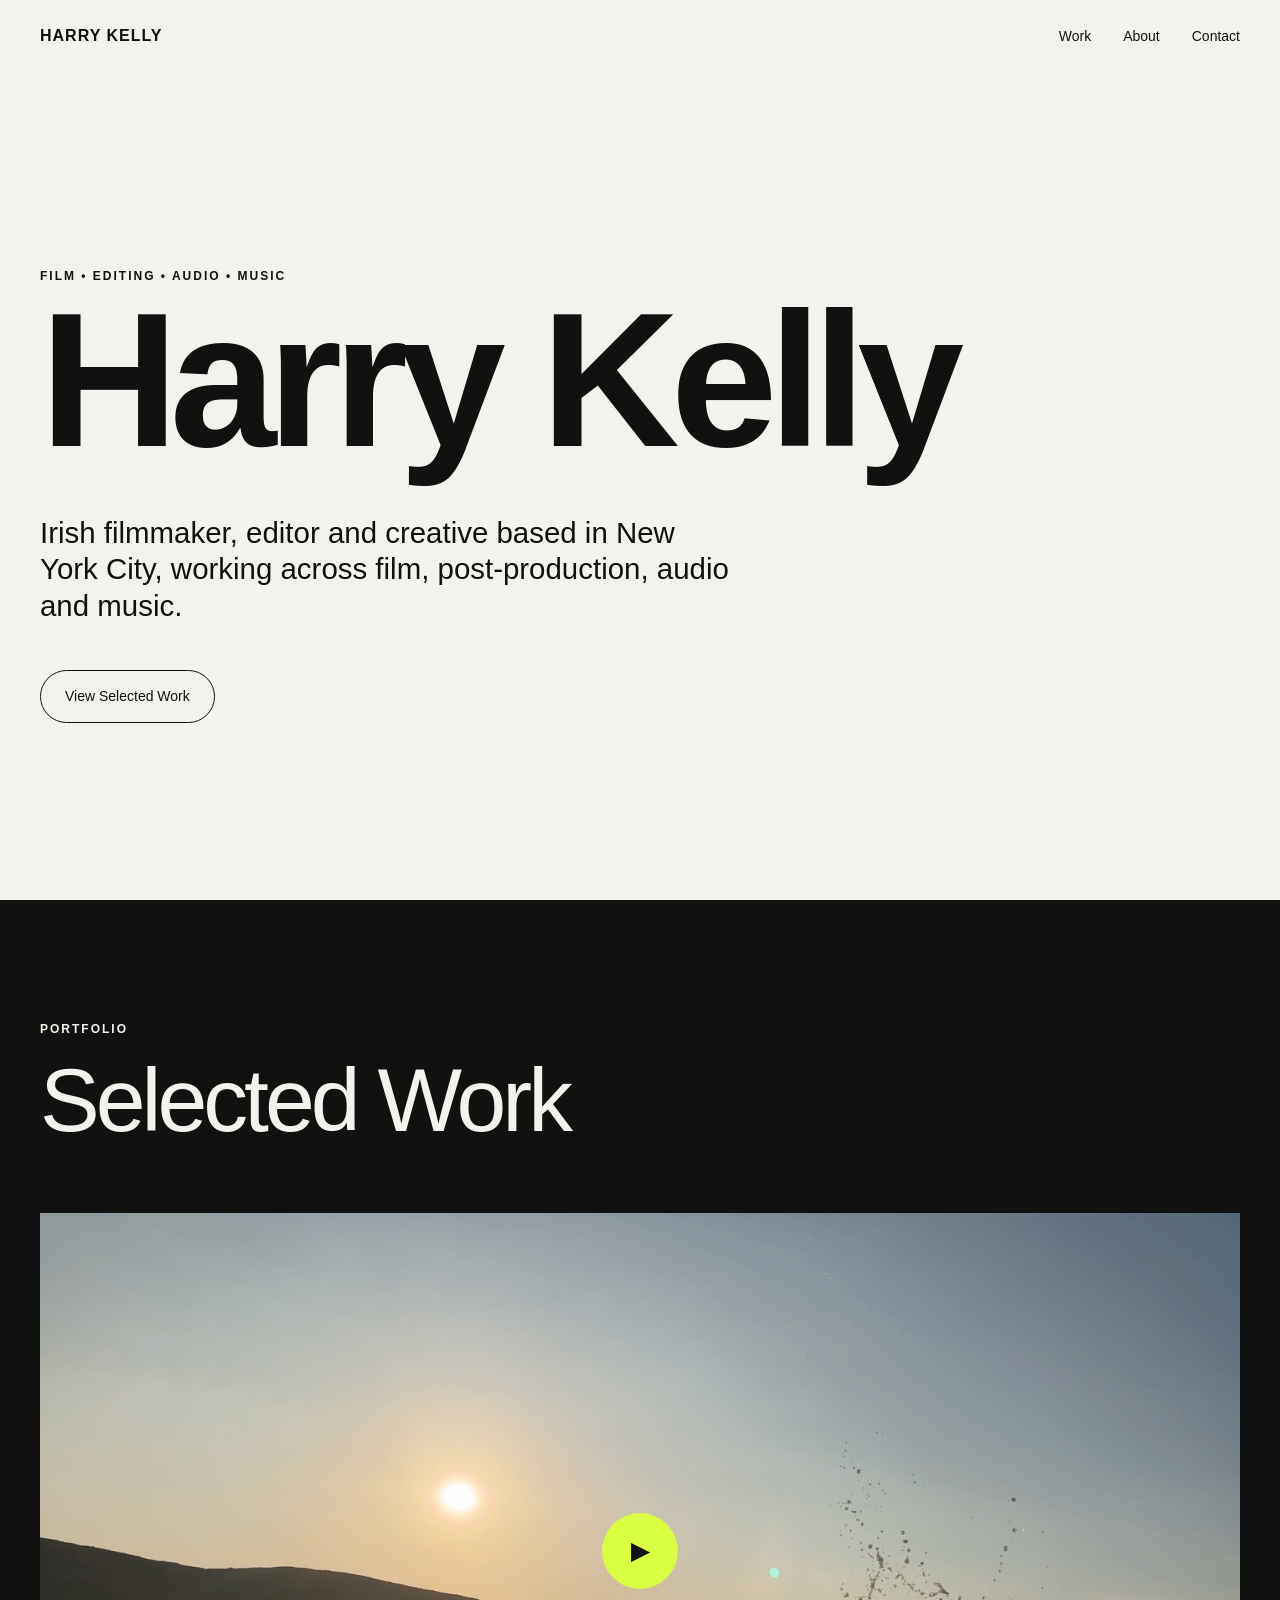
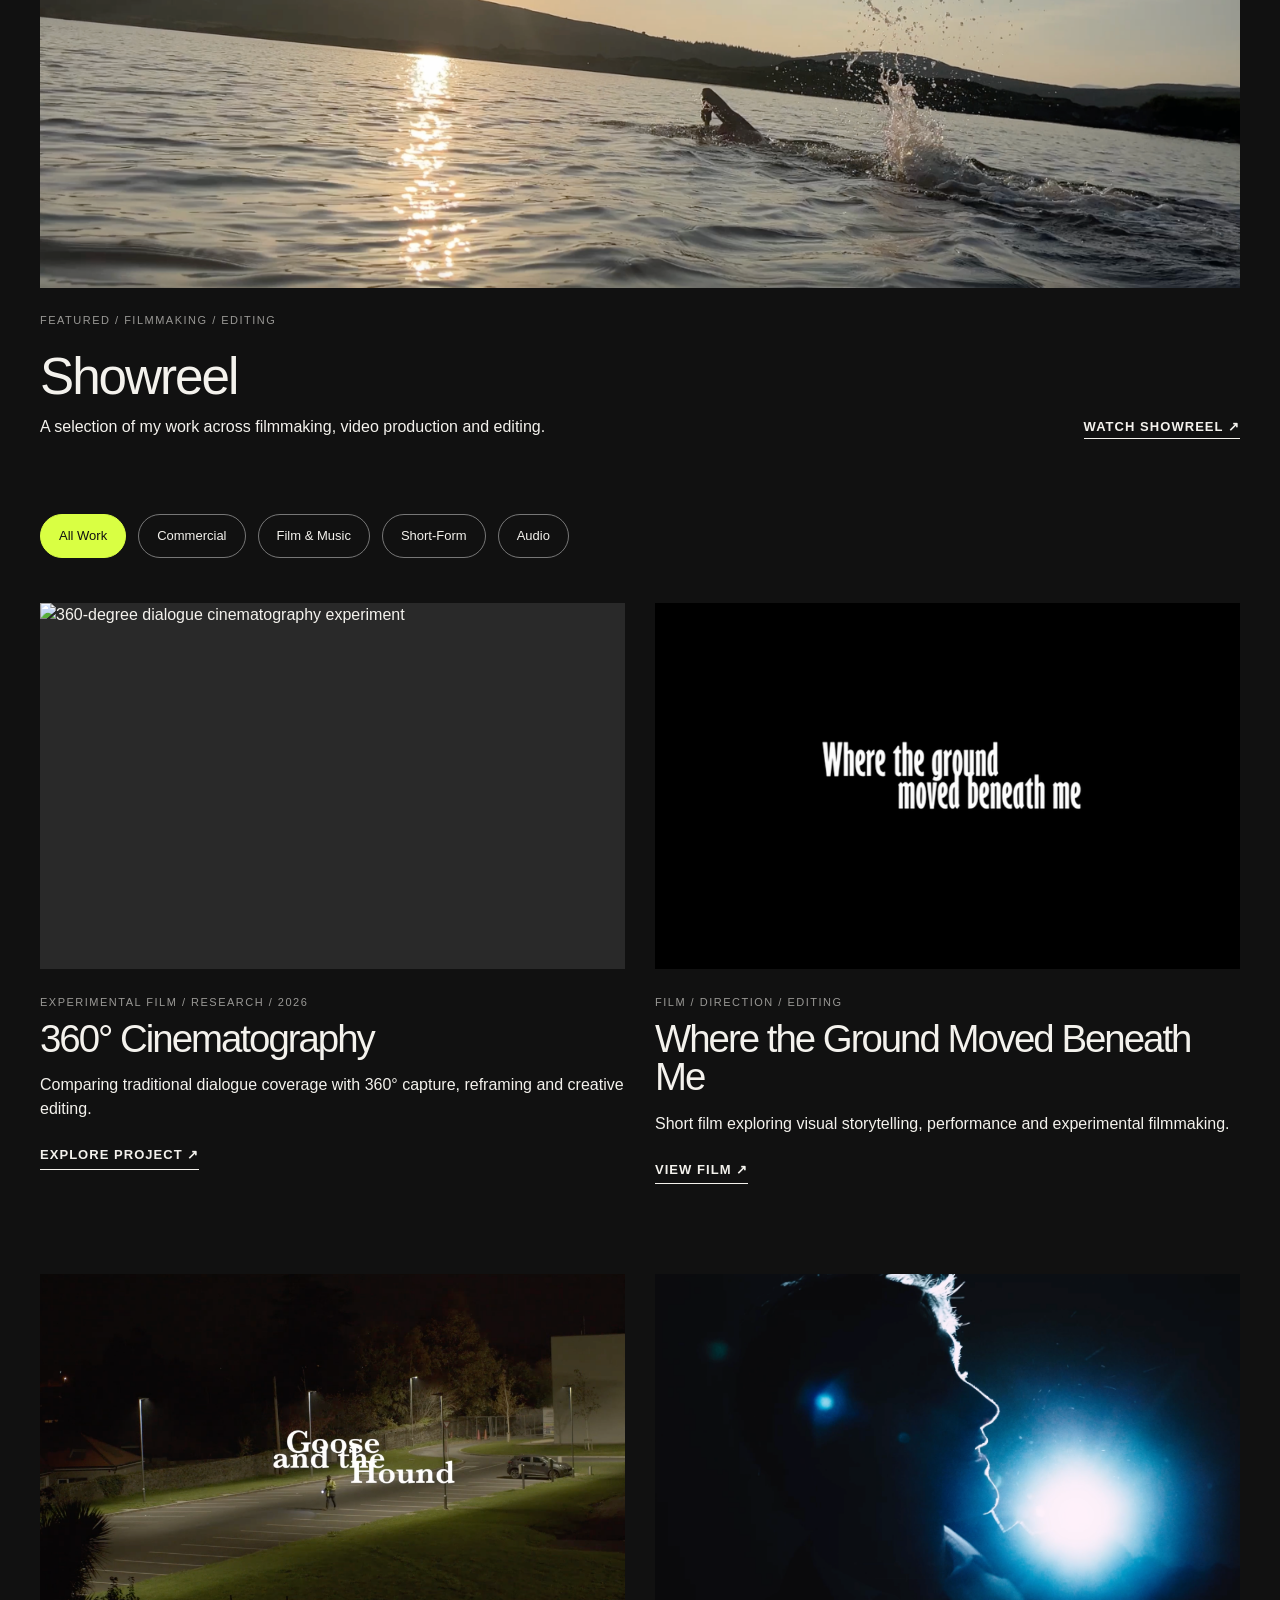
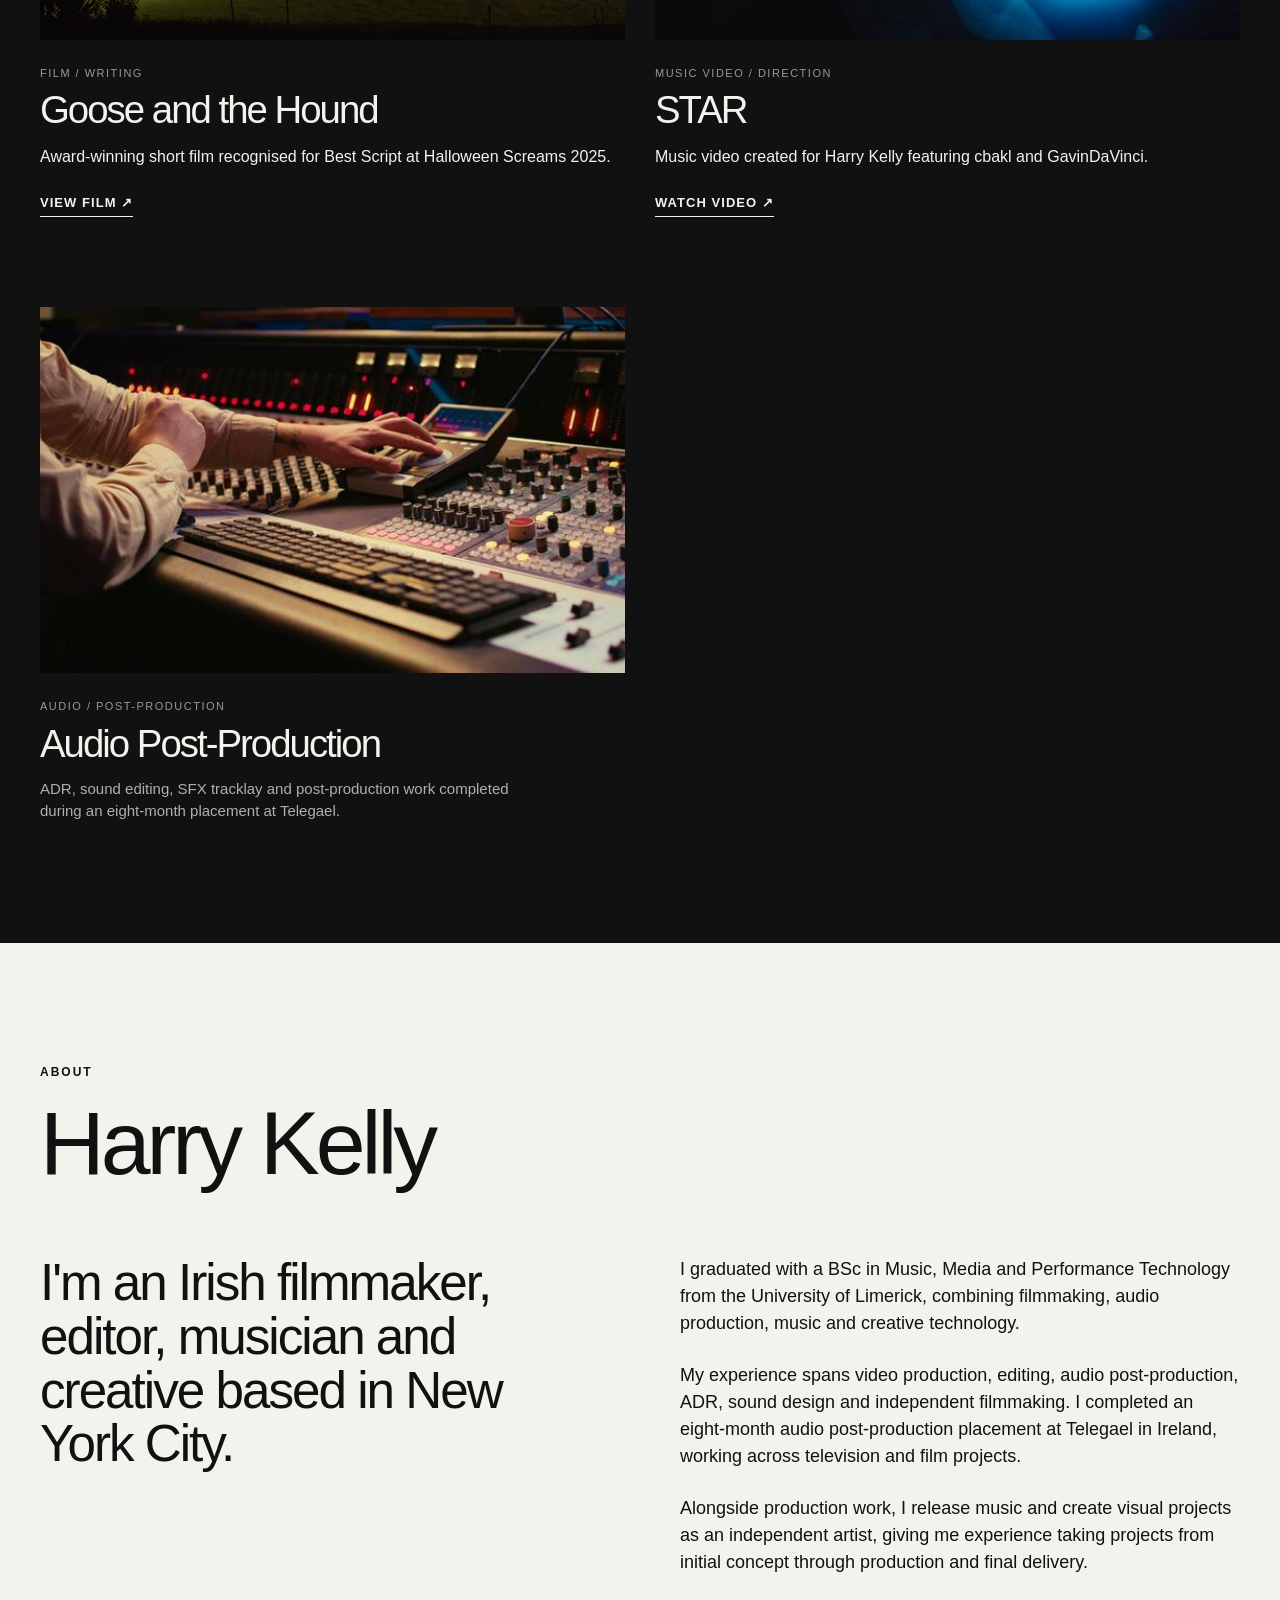
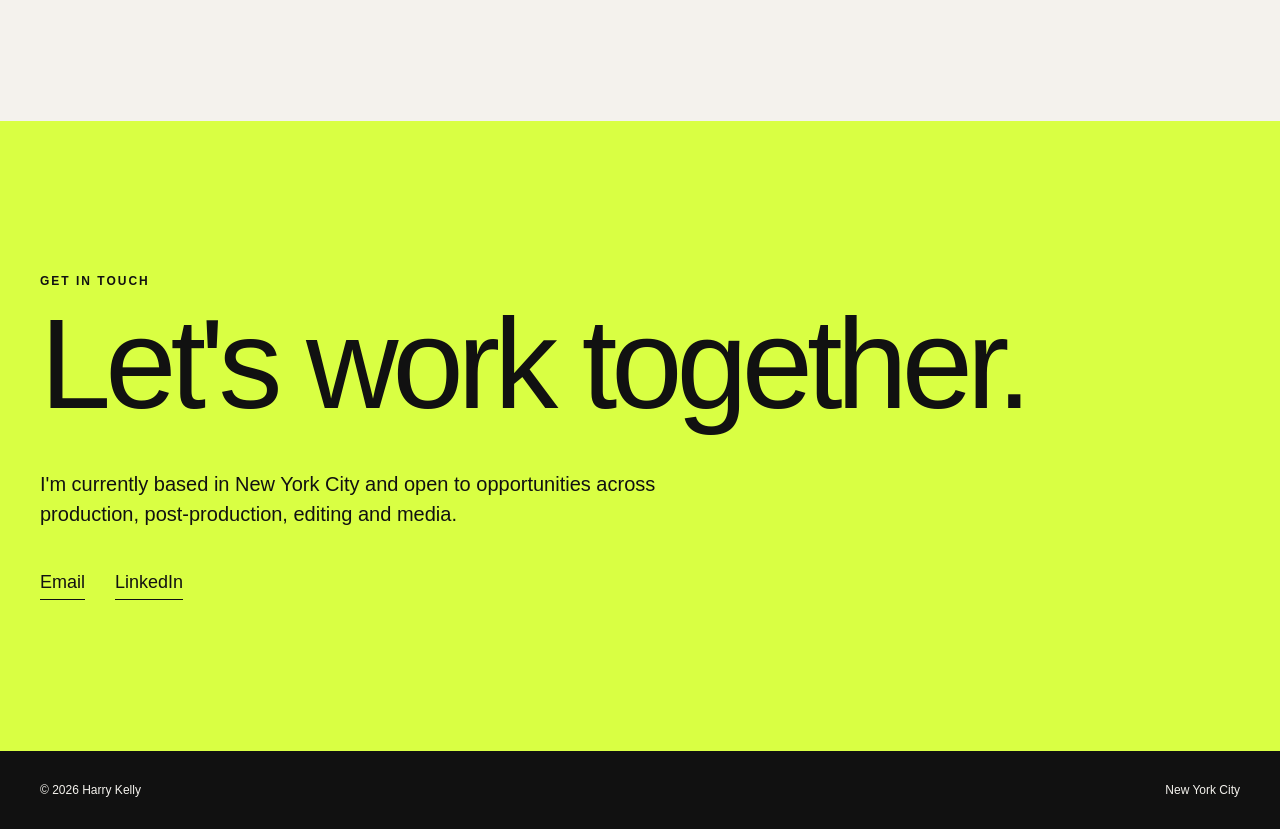
==== commit 8233edca: "Add files via upload" ====
--- a/index.html
+++ b/index.html
@@ -125,354 +125,18 @@
 </div>
 
             <div class="projects">
-
-
-<!-- BOOM VERTICAL REEL -->
-<article class="project shortform-project" data-category="shortform">
-
-    <button
-        class="project-image video-trigger"
-        type="button"
-        data-video="https://drive.google.com/file/d/1VAKVAgI2m7fuHgJfwMhRK0ZrRbUyWudR/preview"
-        data-title="BOOM — Vertical Reel"
-        aria-label="Watch BOOM Vertical Reel">
-
-        <img
-            src="assets/images/boom-reel.jpg"
-            alt="BOOM vertical music reel">
-
-        <span class="play-icon">▶</span>
-
-    </button>
-
-    <div class="project-info">
-
-        <p class="project-type">
-            SHORT-FORM / MUSIC / SOCIAL CONTENT
-        </p>
-
-        <h3>BOOM — Vertical Reel</h3>
-
-        <p>
-            Short-form vertical video created for my original song
-            BOOM, designed for social media.
-        </p>
-
-        <button
-            class="project-link video-trigger"
-            type="button"
-            data-video="https://drive.google.com/file/d/1VAKVAgI2m7fuHgJfwMhRK0ZrRbUyWudR/preview"
-            data-title="BOOM — Vertical Reel">
-            WATCH REEL ↗
-        </button>
-
-    </div>
-
-</article>
-
-<!-- LIBERACE VERTICAL MUSIC VIDEO -->
-<article class="project shortform-project" data-category="shortform">
-
-    <button
-        class="project-image video-trigger"
-        type="button"
-        data-video="https://drive.google.com/file/d/137xY3dyDXHPL-D3tUn8W-rfqAzqNOn23/preview"
-        data-title="Liberace — Vertical Music Video"
-        aria-label="Watch Liberace Vertical Music Video">
-
-        <img
-            src="assets/images/liberace-reel.jpg"
-            alt="Liberace vertical music video">
-
-        <span class="play-icon">▶</span>
-
-    </button>
-
-    <div class="project-info">
-
-        <p class="project-type">
-            SHORT-FORM / MUSIC VIDEO / SOCIAL CONTENT
-        </p>
-
-        <h3>Liberace — Vertical Music Video</h3>
-
-        <p>
-            Vertical music video created for my original song
-            Liberace, designed for Instagram Reels and
-            short-form social media platforms.
-        </p>
-
-        <button
-            class="project-link video-trigger"
-            type="button"
-            data-video="https://drive.google.com/file/d/137xY3dyDXHPL-D3tUn8W-rfqAzqNOn23/preview"
-            data-title="Liberace — Vertical Music Video">
-            WATCH REEL ↗
-        </button>
-
-    </div>
-
-</article>
-
-<!-- STRONG ENOUGH VERTICAL REEL -->
-<article class="project shortform-project" data-category="shortform">
-
-    <button
-        class="project-image video-trigger"
-        type="button"
-        data-video="https://drive.google.com/file/d/1t1wlHk-8s_pbTI5S6u8PfhT9obOQ0naL/preview"
-        data-title="Strong Enough — Vertical Reel"
-        aria-label="Watch Strong Enough Vertical Reel">
-
-        <img
-            src="assets/images/strong-enough-reel.jpg"
-            alt="Strong Enough vertical music reel">
-
-        <span class="play-icon">▶</span>
-
-    </button>
-
-    <div class="project-info">
-
-        <p class="project-type">
-            SHORT-FORM / MUSIC / SOCIAL CONTENT
-        </p>
-
-        <h3>Strong Enough — Vertical Reel</h3>
-
-        <p>
-            Short-form vertical video created for my original
-            song Strong Enough, designed for social media.
-        </p>
-
-        <button
-            class="project-link video-trigger"
-            type="button"
-            data-video="https://drive.google.com/file/d/1t1wlHk-8s_pbTI5S6u8PfhT9obOQ0naL/preview"
-            data-title="Strong Enough — Vertical Reel">
-            WATCH REEL ↗
-        </button>
-
-    </div>
-
-</article>
-
-
-
-<!-- ANNUAL SURF COMPETITION PROMO -->
-<article class="project" data-category="commercial">
-
-    <button
-        class="project-image video-trigger"
-        type="button"
-        data-video="https://drive.google.com/file/d/1PvuFozU1LRu1boeTwe3rIinj-s5FAA4u/preview"
-        data-title="Annual Surf Competition Promo"
-        aria-label="Watch Annual Surf Competition Promo">
-
-        <img
-            src="assets/images/surf-promo.jpg"
-            alt="Annual Surf Competition Promo">
-
-        <span class="play-icon">▶</span>
-
-    </button>
-
-    <div class="project-info">
-        <p class="project-type">
-            COMMERCIAL / EVENT PROMOTION / VIDEO PRODUCTION
-        </p>
-
-        <h3>Annual Surf Competition Promo</h3>
-
-        <p>
-            Promotional video showcasing an Irish surf competition,
-            combining event coverage, filming and creative editing.
-        </p>
-
-        <button
-            class="project-link video-trigger"
-            type="button"
-            data-video="https://drive.google.com/file/d/1PvuFozU1LRu1boeTwe3rIinj-s5FAA4u/preview"
-            data-title="Annual Surf Competition Promo">
-            WATCH VIDEO ↗
-        </button>
-    </div>
-
-</article>
-
-<!-- WHEELUP WEDNESDAYS EVENT PROMO -->
-<article class="project" data-category="commercial">
-
-    <button
-        class="project-image video-trigger"
-        type="button"
-        data-video="https://drive.google.com/file/d/17fD7UEmGR1bHM-iHoPwlLURvFm_Yqjto/preview"
-        data-title="Wheelup Wednesdays"
-        aria-label="Watch Wheelup Wednesdays Event Promo">
-
-        <img
-            src="assets/images/wheelup-wednesdays.jpg"
-            alt="Wheelup Wednesdays Event Promo">
-
-        <span class="play-icon">▶</span>
-
-    </button>
-
-    <div class="project-info">
-
-        <p class="project-type">
-            EVENT PROMOTION / VIDEO PRODUCTION
-        </p>
-
-        <h3>Wheelup Wednesdays</h3>
-
-        <p>
-            Promotional video for Wheelup Wednesdays,
-            an event held in November 2024.
-        </p>
-
-        <button
-            class="project-link video-trigger"
-            type="button"
-            data-video="https://drive.google.com/file/d/17fD7UEmGR1bHM-iHoPwlLURvFm_Yqjto/preview"
-            data-title="Wheelup Wednesdays">
-            WATCH VIDEO ↗
-        </button>
-
-    </div>
-
-</article>
-
-<!-- UNIVERSITY OF LIMERICK EVENT PROMO -->
-<article class="project" data-category="commercial">
-
-    <button
-        class="project-image video-trigger"
-        type="button"
-        data-video="https://drive.google.com/file/d/1I4ZKNdPyHWOc7dKDHvOFji-z6N5U-Bsw/preview"
-        data-title="University of Limerick Event Promo"
-        aria-label="Watch University of Limerick Event Promo">
-
-        <img
-            src="assets/images/ul-event-promo.jpg"
-            alt="University of Limerick Event Promo">
-
-        <span class="play-icon">▶</span>
-
-    </button>
-
-    <div class="project-info">
-
-        <p class="project-type">
-            EVENT PROMOTION / VIDEO PRODUCTION
-        </p>
-
-        <h3>University of Limerick Event Promo</h3>
-
-        <p>
-            Promotional video produced for an event
-            at the University of Limerick.
-        </p>
-
-        <button
-            class="project-link video-trigger"
-            type="button"
-            data-video="https://drive.google.com/file/d/1I4ZKNdPyHWOc7dKDHvOFji-z6N5U-Bsw/preview"
-            data-title="University of Limerick Event Promo">
-            WATCH VIDEO ↗
-        </button>
-
-    </div>
-
-</article>
-
-<!-- 2026 NEW YEAR'S SURF EVENT PROMO -->
-<article class="project" data-category="commercial">
-
-    <button
-        class="project-image video-trigger"
-        type="button"
-        data-video="https://drive.google.com/file/d/1U-nKS68Kv0zpe4k6Ctt2OAKX4zJMbJZ8/preview"
-        data-title="2026 New Year's Surf Event Promo"
-        aria-label="Watch 2026 New Year's Surf Event Promo">
-
-        <img
-            src="assets/images/new-years-surf.jpg"
-            alt="2026 New Year's Surf Event Promo">
-
-        <span class="play-icon">▶</span>
-
-    </button>
-
-    <div class="project-info">
-
-        <p class="project-type">
-            COMMERCIAL / EVENT PROMOTION / VIDEO PRODUCTION
-        </p>
-
-        <h3>2026 New Year's Surf Event Promo</h3>
-
-        <p>
-            Promotional video for a New Year's surf event,
-            showcasing the atmosphere and energy of the occasion.
-        </p>
-
-        <button
-            class="project-link video-trigger"
-            type="button"
-            data-video="https://drive.google.com/file/d/1U-nKS68Kv0zpe4k6Ctt2OAKX4zJMbJZ8/preview"
-            data-title="2026 New Year's Surf Event Promo">
-            WATCH VIDEO ↗
-        </button>
-
-    </div>
-
-</article>
-
-<!-- JOHN FOLEY THE PRIZE BAND LIVE SESSION -->
-<article class="project" data-category="film">
-
-    <button
-        class="project-image video-trigger"
-        type="button"
-        data-video="https://drive.google.com/file/d/1d1-sl8R_KAxBAkJvOZfl8OzKr5esvfhY/preview"
-        data-title="John Foley, The Prize Band — Live Session"
-        aria-label="Watch John Foley The Prize Band Live Session">
-
-        <img
-            src="assets/images/john-foley-live.jpg"
-            alt="John Foley The Prize Band live music performance">
-
-        <span class="play-icon">▶</span>
-
-    </button>
-
-    <div class="project-info">
-
-        <p class="project-type">
-            LIVE MUSIC / CINEMATOGRAPHY / EDITING
-        </p>
-
-        <h3>John Foley, The Prize Band — Live Session</h3>
-
-        <p>
-            A live performance video featuring several original songs
-            by John Foley, The Prize Band. Filmed and edited by Harry Kelly.
-        </p>
-
-        <button
-            class="project-link video-trigger"
-            type="button"
-            data-video="https://drive.google.com/file/d/1d1-sl8R_KAxBAkJvOZfl8OzKr5esvfhY/preview"
-            data-title="John Foley, The Prize Band — Live Session">
-            WATCH PERFORMANCE ↗
-        </button>
-
-    </div>
-
-</article>
-
-
+                <!-- FYP: experimental filmmaking research -->
+                <article class="project" data-category="film">
+                    <a class="project-image" href="fyp.html" aria-label="Explore 360-degree cinematography project">
+                        <img src="assets/images/fyp-thumbnail.jpg" alt="360-degree dialogue cinematography experiment">
+                    </a>
+                    <div class="project-info">
+                        <p class="project-type">EXPERIMENTAL FILM / RESEARCH / 2026</p>
+                        <h3>360° Cinematography</h3>
+                        <p>Comparing traditional dialogue coverage with 360° capture, reframing and creative editing.</p>
+                        <a class="project-link" href="fyp.html">EXPLORE PROJECT ↗</a>
+                    </div>
+                </article>
 
 
 
@@ -640,11 +304,6 @@
                 <a href="https://www.linkedin.com/in/harry-kelly-820052319/"
    target="_blank"
    rel="noopener noreferrer">LinkedIn</a>
-
-                
-                <a href="assets/Harry-Kelly-Resume.pdf"
-   target="_blank"
-   rel="noopener noreferrer">Résumé</a>
 
             </div>
 
--- a/style.css
+++ b/style.css
@@ -418,356 +418,62 @@
     transform: scale(1.025);
 }
 
-/* =========================
-   VIDEO PROJECT BUTTONS
-========================= */
-
-button.project-image {
-    border: 0;
-    padding: 0;
-    color: inherit;
-    font: inherit;
-    cursor: pointer;
-    position: relative;
-}
-
-.play-icon {
-    position: absolute;
-    top: 50%;
-    left: 50%;
-    transform: translate(-50%, -50%);
-    display: flex;
-    align-items: center;
-    justify-content: center;
-    width: 72px;
-    height: 72px;
-    border-radius: 50%;
-    background: rgba(0, 0, 0, 0.75);
-    color: white;
-    font-size: 25px;
-    opacity: 1;
-    pointer-events: none;
-}
-
-button.project-link {
-    background: transparent;
-    border: 0;
-    border-bottom: 1px solid currentColor;
-    padding: 0 0 4px;
-    color: inherit;
-    font: inherit;
-    font-size: 13px;
-    font-weight: 600;
-    letter-spacing: 0.08em;
-    cursor: pointer;
-}
-
-/* =========================
-   FULLSCREEN VIDEO PLAYER
-========================= */
-
-.video-modal {
-    display: none;
-    position: fixed;
-    inset: 0;
-    z-index: 2000;
-    background: rgba(0, 0, 0, 0.95);
-    padding: 70px 30px;
-    align-items: center;
-    justify-content: center;
-}
-
-.video-modal.active {
-    display: flex;
-}
-
-.video-modal-content {
-    width: 100%;
-    max-width: 1200px;
-}
-
-.video-modal-header {
-    display: flex;
-    align-items: center;
-    justify-content: space-between;
-    color: #f4f2ed;
-    margin-bottom: 20px;
-    gap: 20px;
-}
-
-.video-modal-header h2 {
-    font-size: clamp(18px, 3vw, 28px);
-    font-weight: 500;
-}
-
-.video-close {
-    background: transparent;
-    border: 0;
-    color: white;
-    font-size: 40px;
-    line-height: 1;
-    cursor: pointer;
-}
-
-.video-frame {
-    width: 100%;
-    aspect-ratio: 16 / 9;
-    background: #111;
-}
-
-.video-frame iframe {
-    width: 100%;
-    height: 100%;
-    border: 0;
-}
-
-body.modal-open {
-    overflow: hidden;
-}
-
-@media (max-width: 800px) {
-    .video-modal {
-        padding: 20px;
-    }
-
-    .play-icon {
-        width: 56px;
-        height: 56px;
-        font-size: 20px;
-    }
-}
-
-
-/* =========================
-   PORTFOLIO FILTERS
-========================= */
-
-.portfolio-filters {
-    max-width: 1500px;
-    margin: 0 auto 50px;
-    display: flex;
-    flex-wrap: wrap;
-    gap: 12px;
-}
-
-.filter-btn {
-    background: transparent;
-    border: 1px solid #777;
-    border-radius: 100px;
-    padding: 12px 22px;
-    color: #f4f2ed;
-    font-family: inherit;
-    font-size: 13px;
-    cursor: pointer;
-    transition: background 0.2s ease, color 0.2s ease;
-}
-
-.filter-btn:hover {
-    border-color: #d9ff43;
-}
-
-.filter-btn.active {
-    background: #d9ff43;
-    color: #111;
-    border-color: #d9ff43;
-}
-
-.project.is-hidden {
-    display: none;
-}
-
-@media (max-width: 800px) {
-    .portfolio-filters {
-        gap: 8px;
-        margin-bottom: 35px;
-    }
-
-    .filter-btn {
-        padding: 10px 15px;
-        font-size: 12px;
-    }
-}
-
-/* =========================
-   SHORT-FORM VERTICAL VIDEOS
-========================= */
-
-.shortform-project .project-image {
-    aspect-ratio: 9 / 16;
-    max-width: 340px;
-}
-
-.shortform-project .project-info {
-    max-width: 340px;
-}
-
-/* Portrait player for vertical reels */
-.video-modal-content:has(.video-frame.vertical) {
-    max-width: 440px;
-}
-
-.video-frame.vertical {
-    aspect-ratio: 9 / 16;
-    max-height: 75vh;
-    margin: 0 auto;
-}
-
-.video-frame.vertical iframe {
-    width: 100%;
-    height: 100%;
-}
-
-/* =========================
-   SHORT-FORM FILTER GRID
-========================= */
-
-/* Three columns only when Short-Form is selected */
-@media (min-width: 801px) {
-
-    .projects.shortform-grid {
-        grid-template-columns: repeat(3, minmax(0, 1fr));
-        gap: 60px 30px;
-    }
-
-    .projects.shortform-grid .shortform-project .project-image {
-        max-width: 100%;
-    }
-
-    .projects.shortform-grid .shortform-project .project-info {
-        max-width: 100%;
-    }
-
-}
-
-/* Keep portrait videos comfortable on mobile */
-@media (max-width: 800px) {
-
-    .projects.shortform-grid {
-        grid-template-columns: 1fr;
-    }
-
-    .projects.shortform-grid .shortform-project .project-image {
-        max-width: 340px;
-    }
-
-}
-
-
-/* =========================
-   ALL WORK - MIXED VIDEO LAYOUT
-========================= */
-
-/* Desktop: use six invisible grid columns.
-   Landscape projects occupy three columns each.
-   Portrait reels occupy two columns each. */
-
-@media (min-width: 801px) {
-
-    .projects:not(.shortform-grid) {
-        grid-template-columns: repeat(6, minmax(0, 1fr));
-    }
-
-    /* Two landscape projects per row */
-    .projects:not(.shortform-grid) .project {
-        grid-column: span 3;
-        order: 0;
-    }
-
-    /* Move reels to the bottom, three per row */
-    .projects:not(.shortform-grid) .shortform-project {
-        grid-column: span 2;
-        order: 1;
-    }
-
-    /* Keep portrait thumbnails neatly aligned */
-    .projects:not(.shortform-grid)
-    .shortform-project .project-image {
-        max-width: 100%;
-    }
-
-    .projects:not(.shortform-grid)
-    .shortform-project .project-info {
-        max-width: 100%;
-    }
-
-}
-
-/* Mobile: one project per row */
-@media (max-width: 800px) {
-
-    .projects:not(.shortform-grid) .shortform-project {
-        order: 1;
-    }
-
-}
-
-/* =========================
-   FEATURED SHOWREEL
-========================= */
-
-.featured-showreel {
-    max-width: 1500px;
-    margin: 0 auto 90px;
-}
-
-.featured-showreel-image {
-    display: block;
-    position: relative;
-    width: 100%;
-    aspect-ratio: 16 / 9;
-    padding: 0;
-    border: none;
-    background: #292929;
-    overflow: hidden;
-    cursor: pointer;
-}
-
-.featured-showreel-image img {
-    width: 100%;
-    height: 100%;
-    object-fit: cover;
-    display: block;
-    transition: transform 0.5s ease;
-}
-
-.featured-showreel-image:hover img {
-    transform: scale(1.025);
-}
-
-.featured-showreel-info {
-    display: flex;
-    justify-content: space-between;
-    align-items: flex-end;
-    gap: 30px;
-    padding-top: 25px;
-}
-
-.featured-showreel-info h3 {
-    font-size: clamp(36px, 5vw, 70px);
-    font-weight: 500;
-    letter-spacing: -3px;
-    line-height: 1;
-    margin-bottom: 15px;
-}
-
-.featured-showreel-info p:not(.project-type) {
-    font-size: 16px;
-    opacity: 0.7;
-    max-width: 600px;
-}
-
-.featured-showreel-info .project-link {
-    flex-shrink: 0;
-}
-
-@media (max-width: 800px) {
-    .featured-showreel {
-        margin-bottom: 65px;
-    }
-
-    .featured-showreel-info {
-        flex-direction: column;
-        align-items: flex-start;
-        gap: 10px;
-    }
-}
+/* Portfolio interaction and featured showreel */
+.featured-showreel, .portfolio-filters {max-width:1500px;margin-left:auto;margin-right:auto;}
+.featured-showreel {margin-bottom:75px;}
+.featured-showreel-image {position:relative;display:block;width:100%;aspect-ratio:16/9;border:0;padding:0;overflow:hidden;background:#292929;cursor:pointer;}
+.featured-showreel-image img {display:block;width:100%;height:100%;object-fit:cover;}
+.play-icon {position:absolute;top:50%;left:50%;transform:translate(-50%,-50%);display:grid;place-items:center;width:76px;height:76px;border-radius:50%;background:#d9ff43;color:#111;font-size:25px;}
+.featured-showreel-info {display:flex;align-items:end;justify-content:space-between;gap:30px;margin-top:24px;}
+.featured-showreel-info h3 {font-size:clamp(32px,4vw,60px);font-weight:500;letter-spacing:-2px;}
+.featured-showreel-info p {max-width:650px;}
+.project-link.video-trigger {background:transparent;border:0;border-bottom:1px solid currentColor;padding:0 0 4px;cursor:pointer;white-space:nowrap;}
+.portfolio-filters {display:flex;gap:12px;flex-wrap:wrap;margin-bottom:45px;}
+.filter-btn {background:transparent;border:1px solid #777;color:#f4f2ed;border-radius:50px;padding:11px 18px;cursor:pointer;font:inherit;font-size:13px;}
+.filter-btn:hover,.filter-btn.active {background:#d9ff43;border-color:#d9ff43;color:#111;}
+.project.is-hidden {display:none;}
+.projects.shortform-grid {grid-template-columns:repeat(3,minmax(0,1fr));}
+.video-modal {display:none;position:fixed;inset:0;z-index:2000;background:rgba(0,0,0,.92);padding:5vh 5vw;align-items:center;justify-content:center;}
+.video-modal.active {display:flex;}
+.video-modal-content {width:min(1100px,100%);color:#f4f2ed;}
+.video-modal-header {display:flex;justify-content:space-between;align-items:center;gap:20px;margin-bottom:16px;}
+.video-modal-header h2 {font-size:22px;font-weight:500;}
+.video-close {border:0;background:transparent;color:#f4f2ed;font-size:36px;cursor:pointer;}
+.video-frame {aspect-ratio:16/9;background:#222;}
+.video-frame.vertical {max-width:430px;aspect-ratio:9/16;margin:auto;}
+.video-frame iframe {width:100%;height:100%;border:0;display:block;}
+body.modal-open {overflow:hidden;}
+/* FYP page */
+.fyp-container {max-width:1200px;margin:0 auto;}
+.fyp-hero {padding:180px 40px 100px;background:#f4f2ed;}
+.fyp-hero h1 {font-size:clamp(48px,8vw,110px);line-height:.98;letter-spacing:-.045em;font-weight:500;margin-bottom:30px;}
+.fyp-subtitle {font-size:clamp(20px,2.5vw,32px);max-width:800px;margin-bottom:45px;}
+.fyp-meta {display:flex;flex-wrap:wrap;gap:15px 35px;margin-bottom:50px;font-size:11px;letter-spacing:1.5px;}
+.fyp-video {width:100%;aspect-ratio:16/9;background:#292929;overflow:hidden;}
+.fyp-video iframe {width:100%;height:100%;border:0;display:block;}
+.fyp-caption {font-size:13px;opacity:.65;margin-top:15px;}
+.fyp-section {padding:110px 40px;}
+.fyp-text {max-width:850px;}
+.fyp-section h2 {font-size:clamp(38px,5vw,70px);line-height:1.05;letter-spacing:-.04em;font-weight:500;margin-bottom:35px;}
+.fyp-text p:not(.eyebrow) {font-size:19px;line-height:1.7;margin-bottom:25px;}
+.fyp-dark {background:#111;color:#f4f2ed;}
+.fyp-section-intro {max-width:750px;font-size:19px;line-height:1.6;margin-bottom:80px;opacity:.8;}
+.fyp-experiment {margin-bottom:100px;padding-top:40px;border-top:1px solid #444;}
+.fyp-experiment-info {max-width:750px;margin-bottom:35px;}
+.fyp-experiment h3 {font-size:clamp(32px,4vw,55px);font-weight:500;letter-spacing:-.04em;margin-bottom:20px;}
+.fyp-experiment-info>p:last-child {font-size:18px;line-height:1.6;opacity:.8;}
+.fyp-report {background:#d9ff43;}
+.fyp-report p:not(.eyebrow) {max-width:650px;font-size:19px;margin-bottom:35px;}
+.fyp-back {background:#111;color:#f4f2ed;padding:55px 40px;text-align:center;}
+.fyp-back a {font-size:13px;font-weight:600;letter-spacing:1.5px;}
+.fyp-back a:hover {color:#d9ff43;}
+@media(max-width:800px) {
+ .featured-showreel-info {display:block;}
+ .featured-showreel-info .project-link {margin-top:20px;}
+ .projects.shortform-grid {grid-template-columns:1fr;}
+ .fyp-hero {padding:140px 20px 70px;}
+ .fyp-section {padding:75px 20px;}
+ .fyp-text p:not(.eyebrow) {font-size:17px;}
+ .fyp-experiment {margin-bottom:70px;}
+ .fyp-back {padding:45px 20px;}
+}
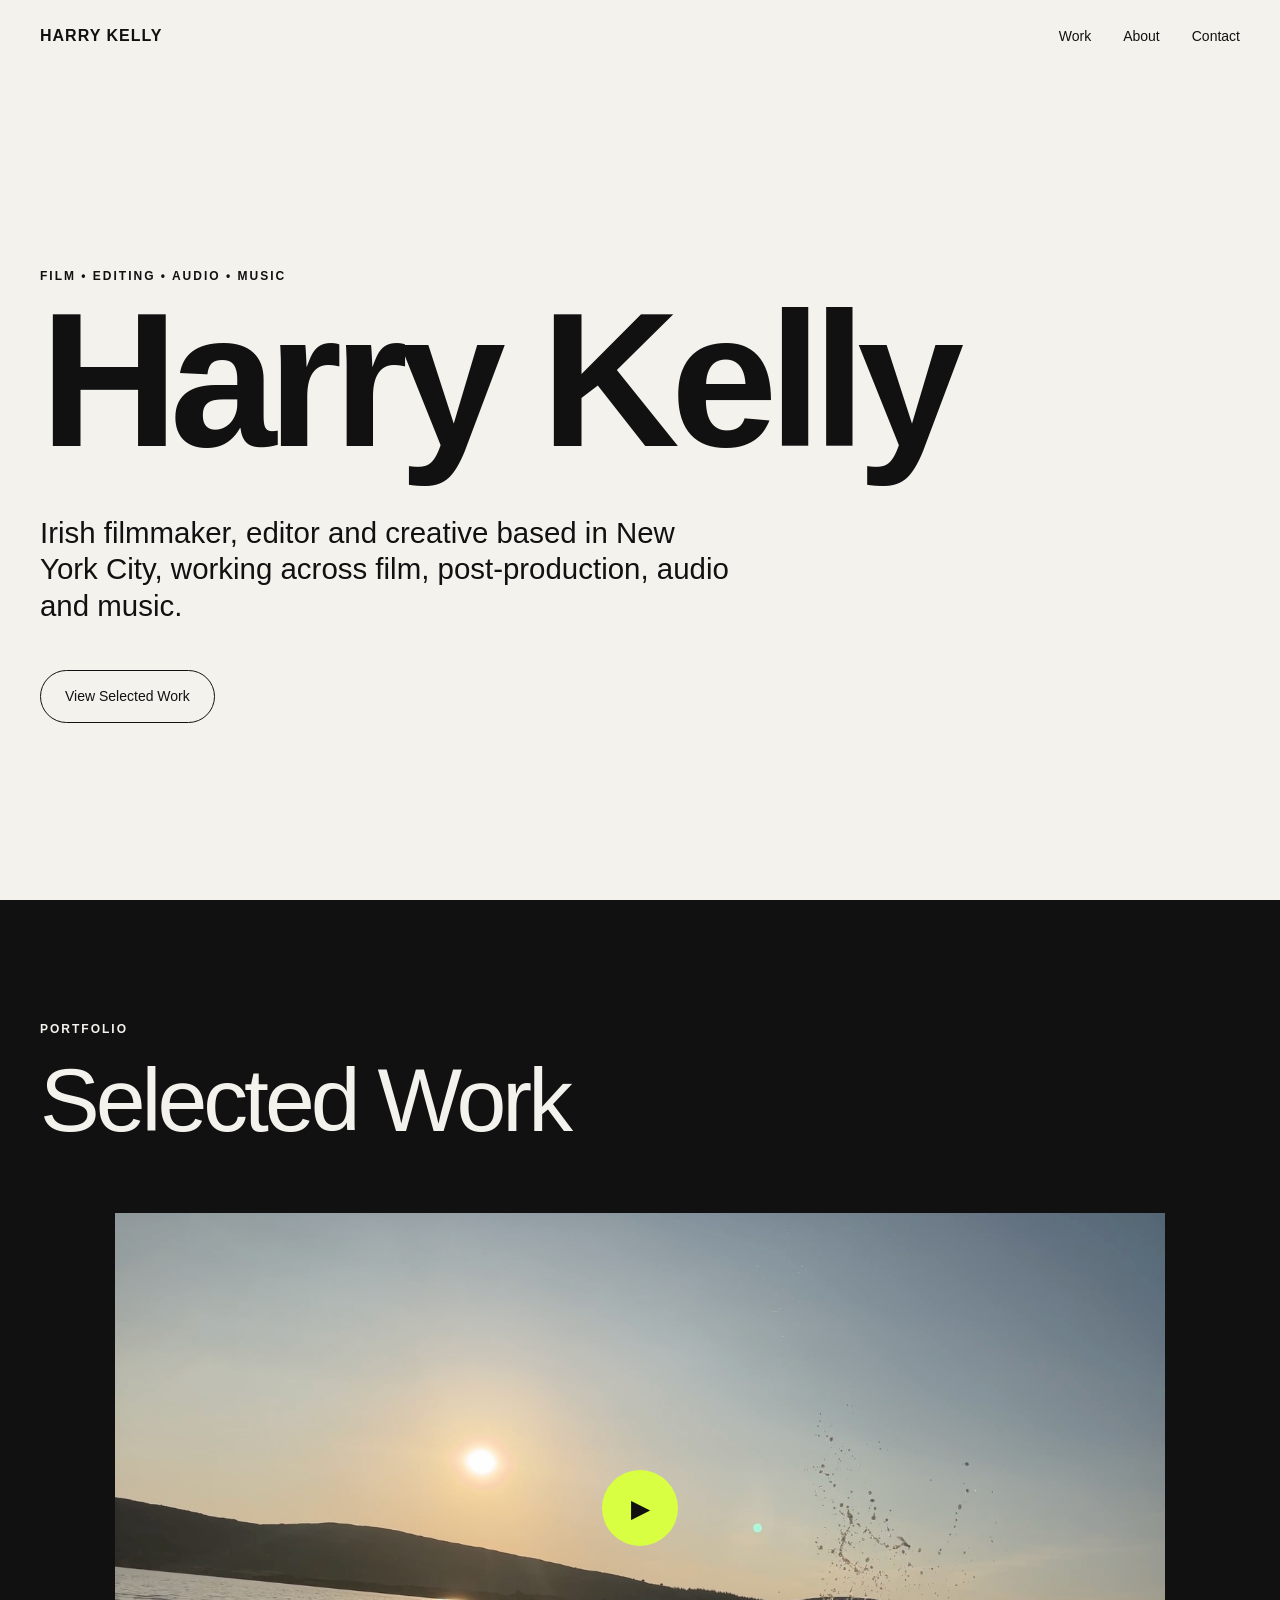
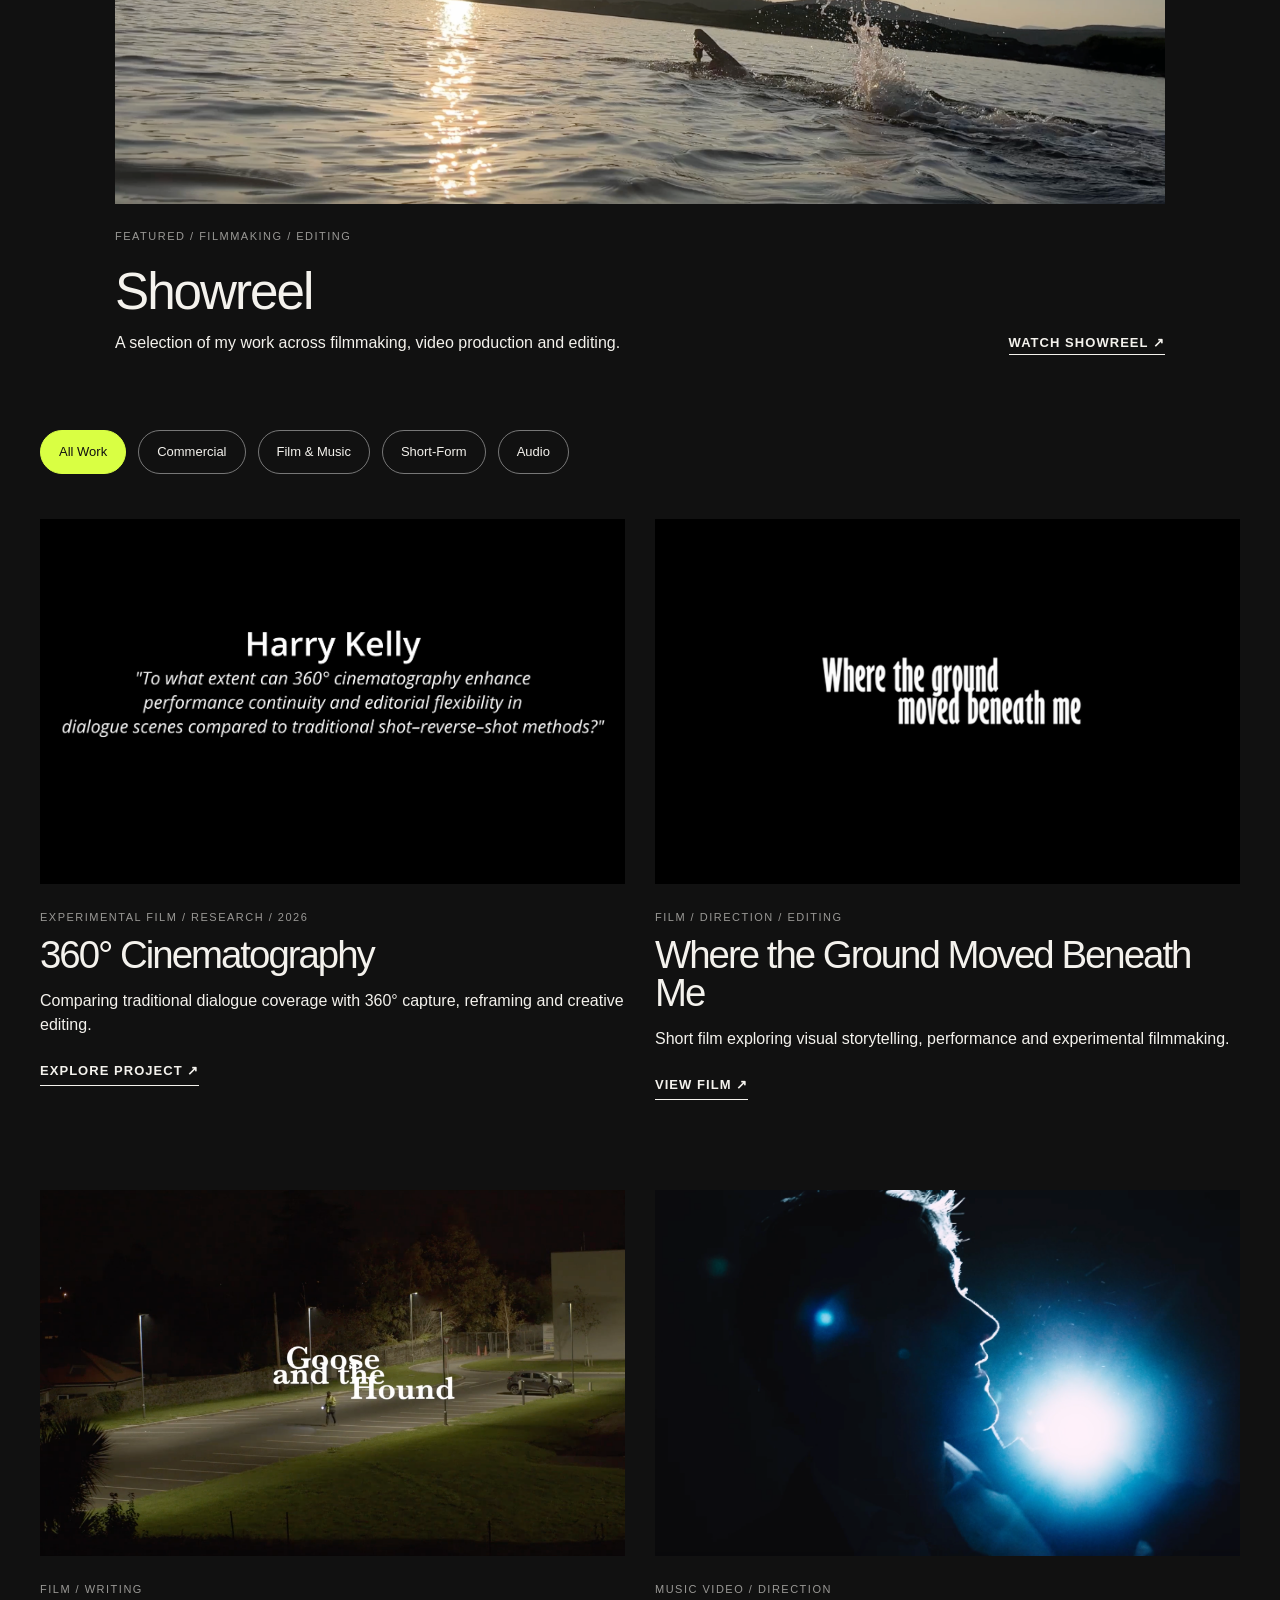
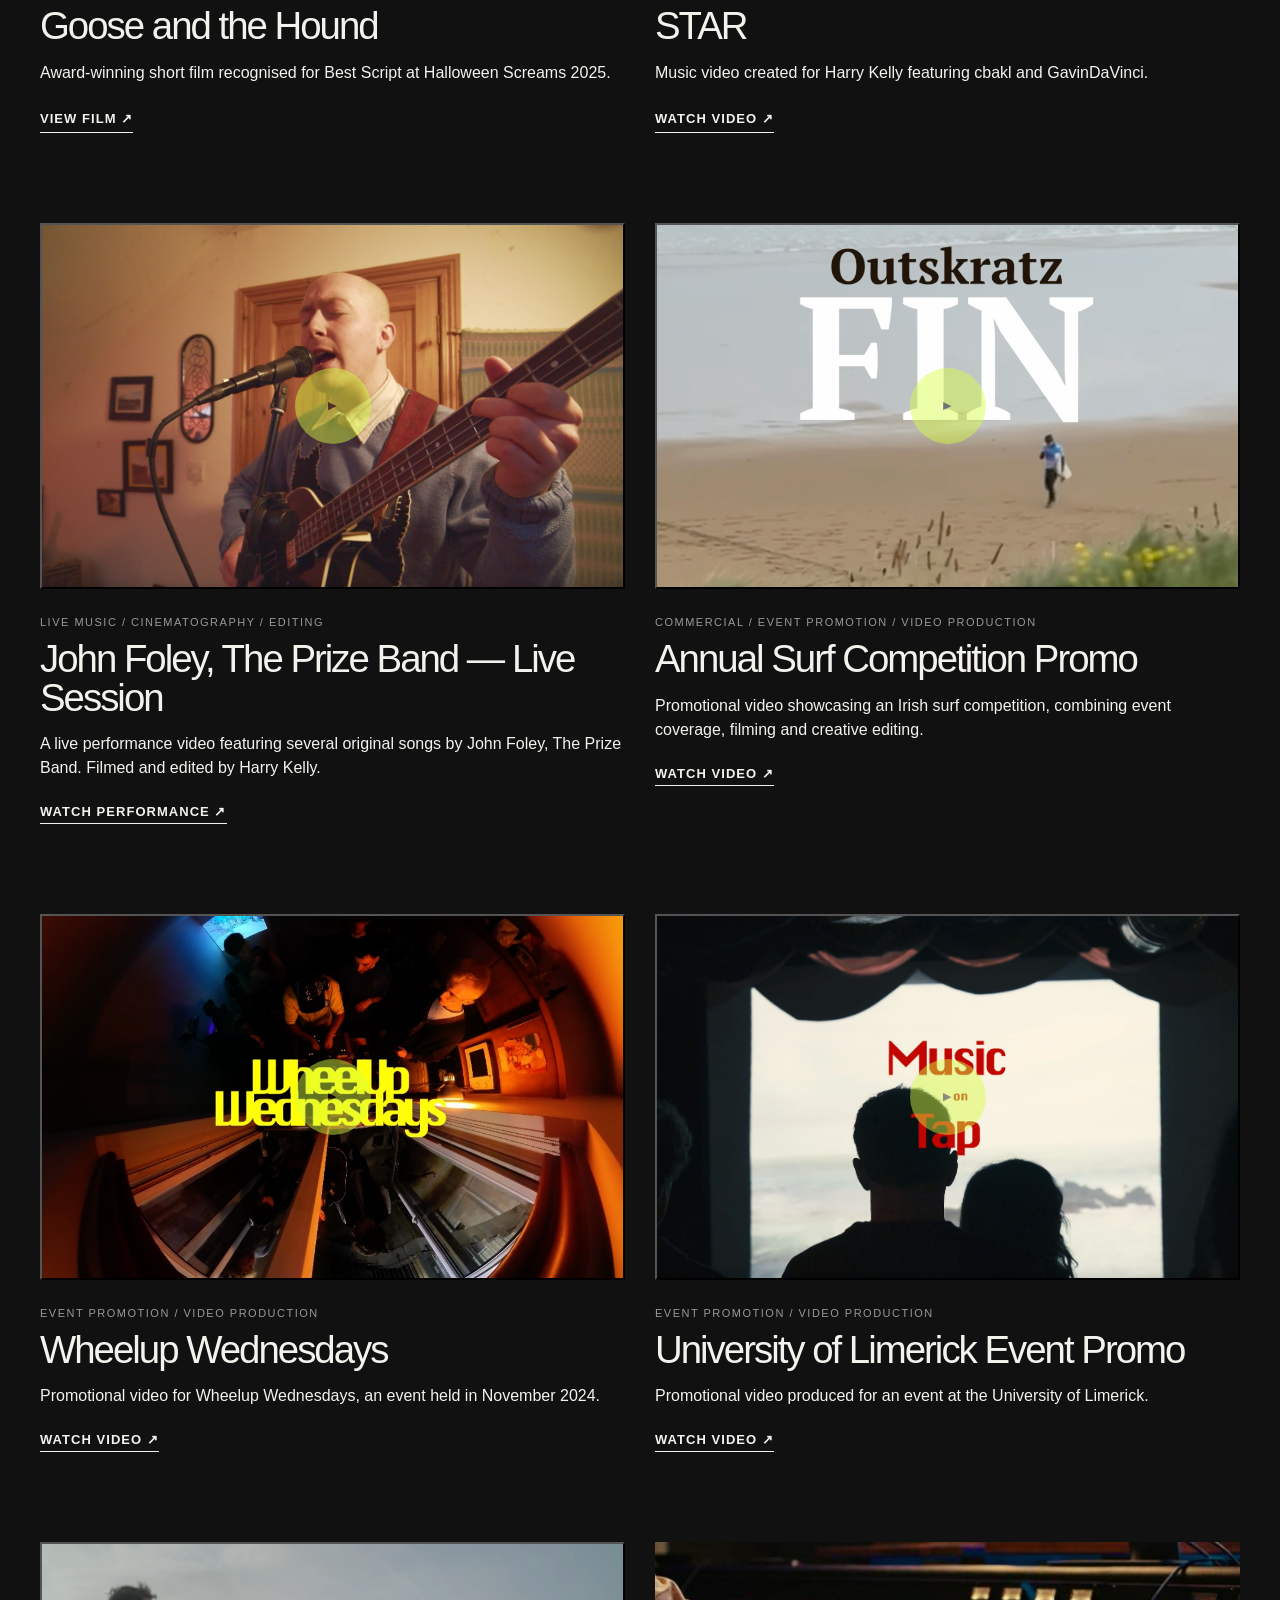
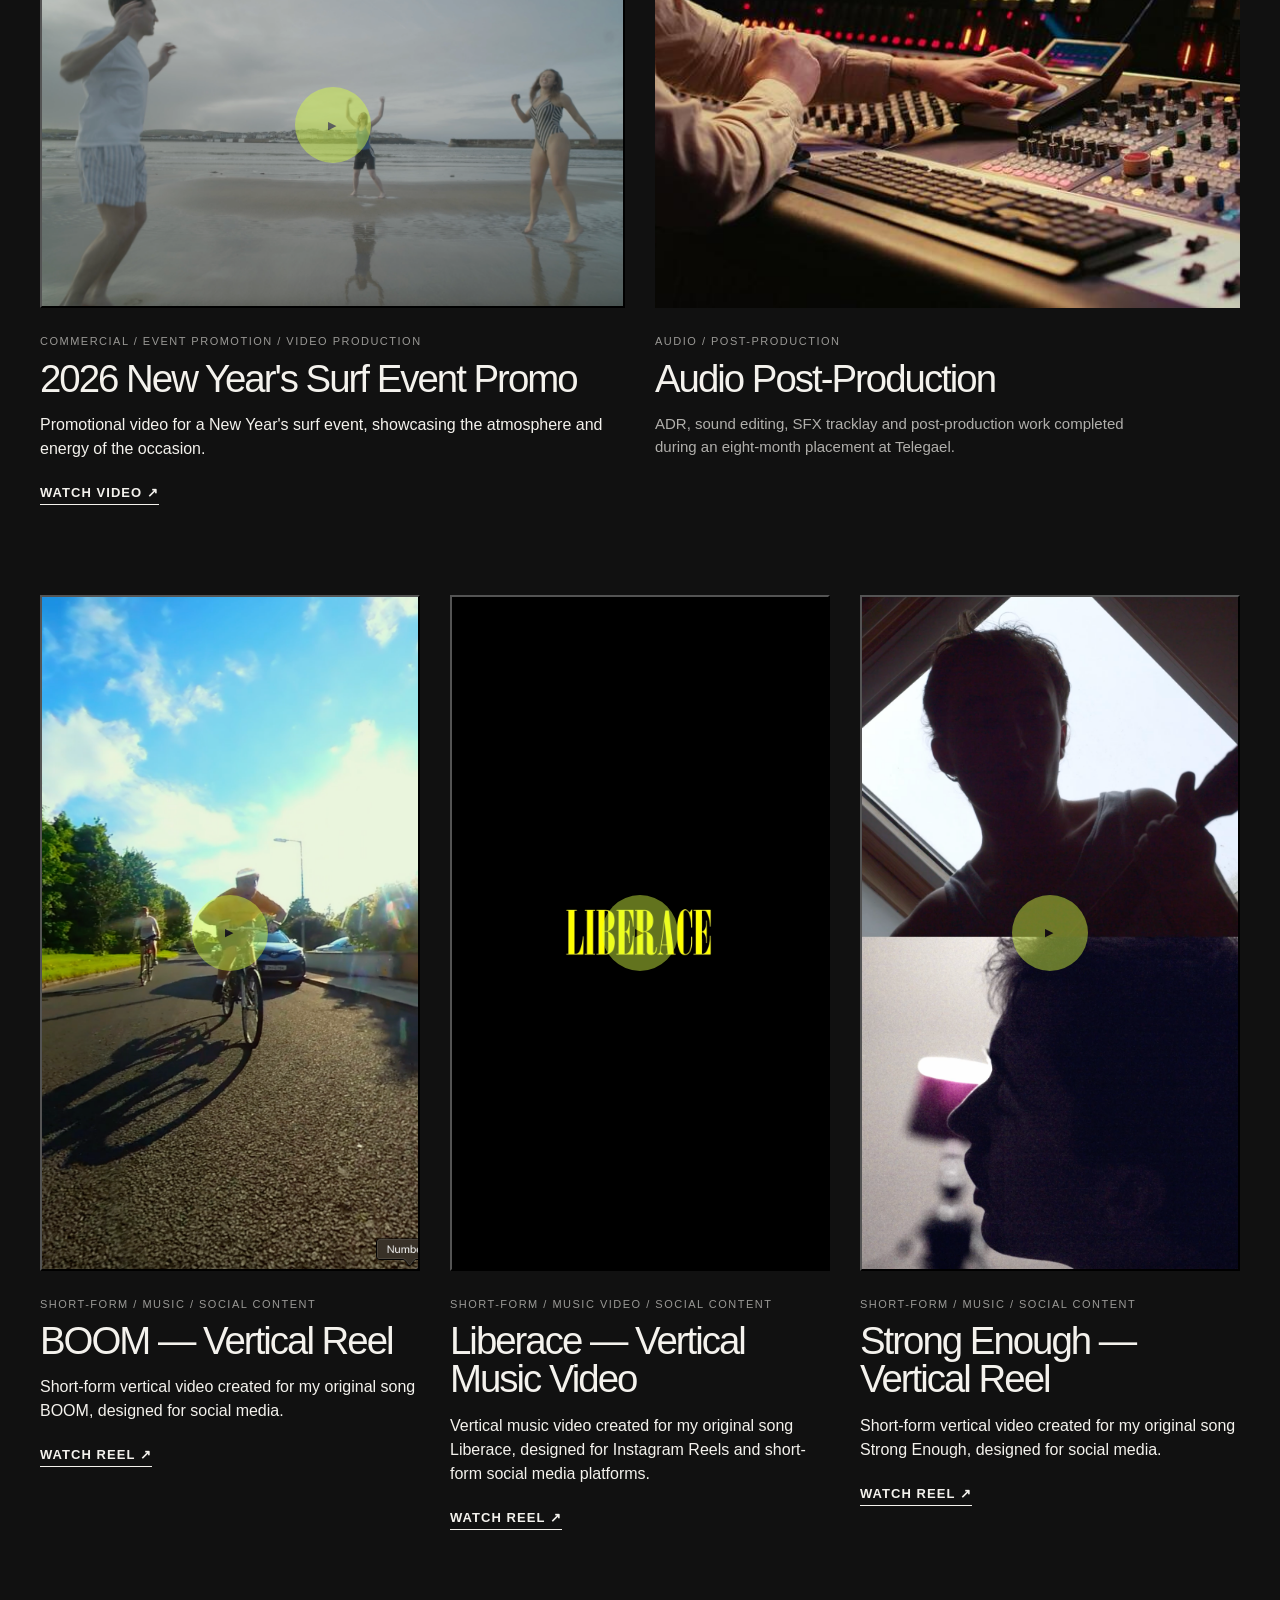
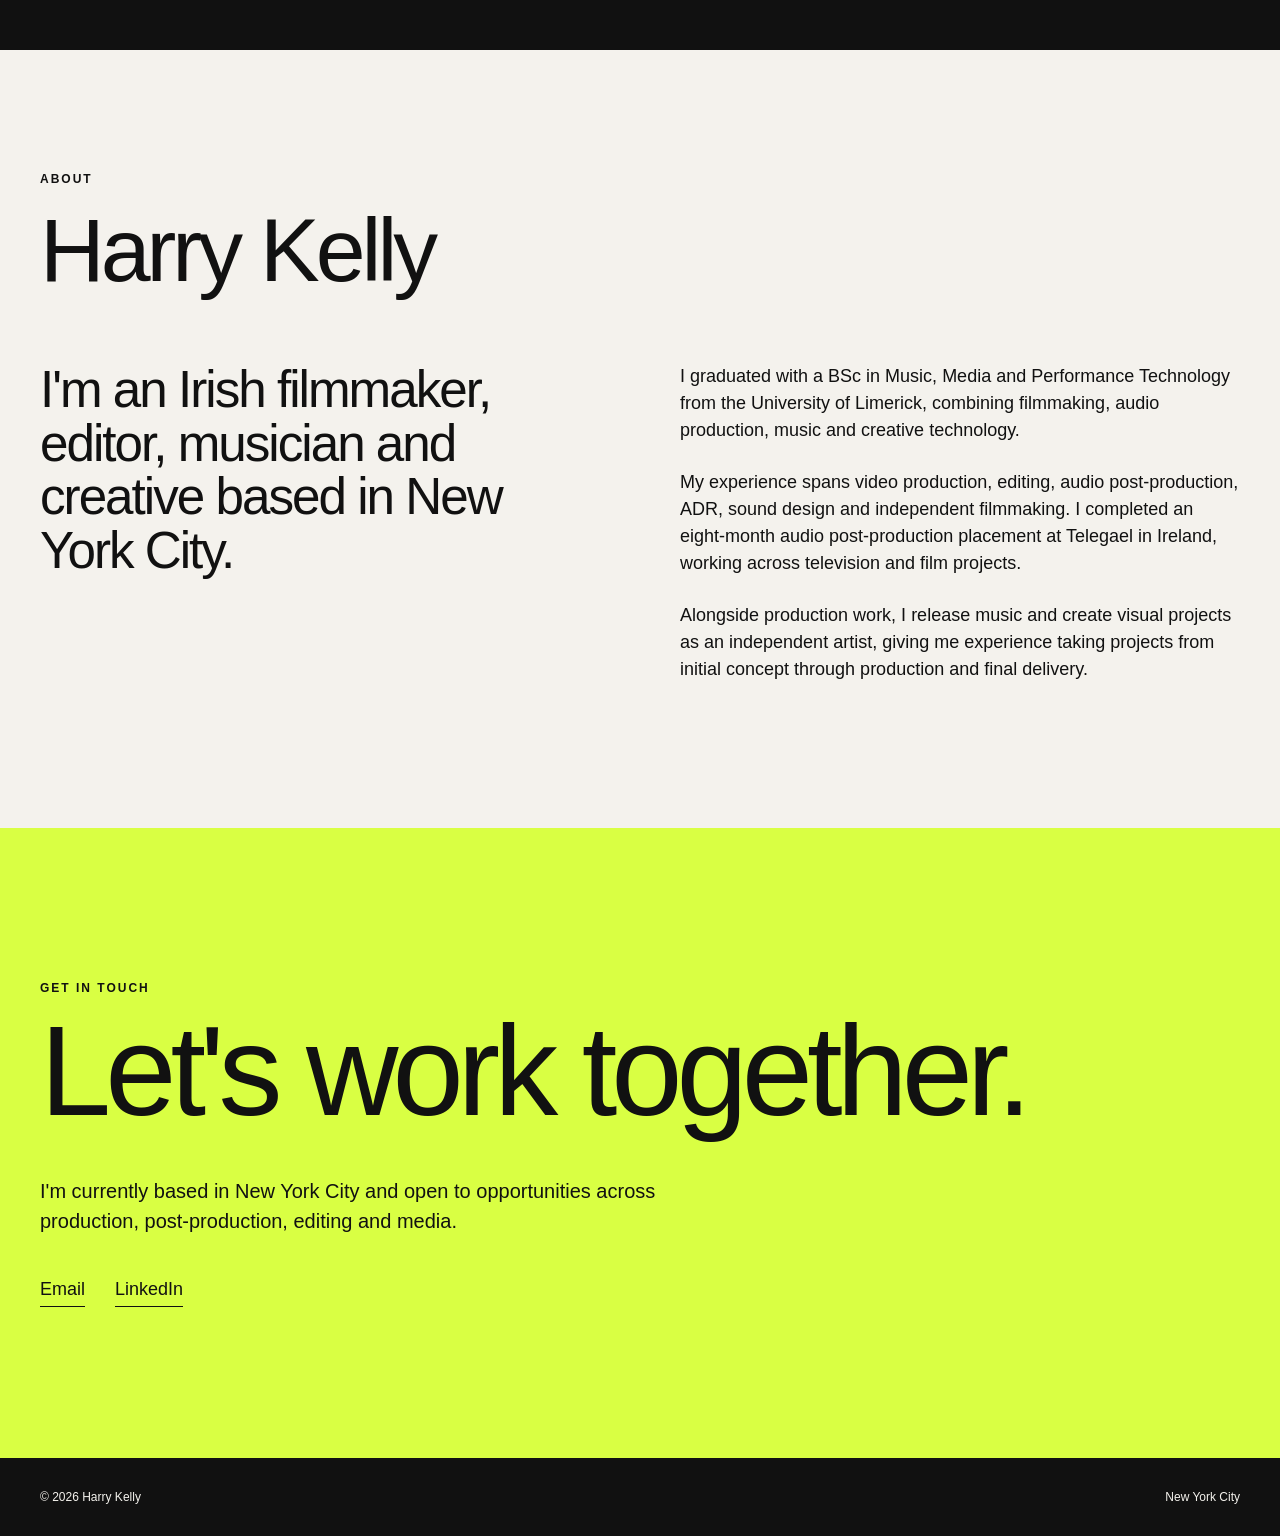
==== commit dd85cc66: "Add files via upload" ====
--- a/index.html
+++ b/index.html
@@ -125,8 +125,8 @@
 </div>
 
             <div class="projects">
-                <!-- FYP: experimental filmmaking research -->
-                <article class="project" data-category="film">
+
+<article class="project" data-category="film">
                     <a class="project-image" href="fyp.html" aria-label="Explore 360-degree cinematography project">
                         <img src="assets/images/fyp-thumbnail.jpg" alt="360-degree dialogue cinematography experiment">
                     </a>
@@ -138,9 +138,7 @@
                     </div>
                 </article>
 
-
-
-                <article class="project" data-category="film">
+<article class="project" data-category="film">
                     <a class="project-image"
    href="https://youtu.be/_AQ4sZdHmDc"
    target="_blank"
@@ -165,8 +163,7 @@
                     </div>
                 </article>
 
-
-                <article class="project" data-category="film">
+<article class="project" data-category="film">
                     <a class="project-image"
    href="https://youtu.be/5YcPFfp4tmE"
    target="_blank"
@@ -191,8 +188,7 @@
                     </div>
                 </article>
 
-
-                <article class="project" data-category="film">
+<article class="project" data-category="film">
                     <a class="project-image"
    href="https://youtu.be/P0CR7T2BqRc"
    target="_blank"
@@ -217,8 +213,98 @@
                     </div>
                 </article>
 
-
-                <article class="project" data-category="audio">
+<!-- JOHN FOLEY THE PRIZE BAND LIVE SESSION -->
+<article class="project" data-category="film">
+    <button class="project-image video-trigger" type="button"
+        data-video="https://drive.google.com/file/d/1d1-sl8R_KAxBAkJvOZfl8OzKr5esvfhY/preview"
+        data-title="John Foley, The Prize Band — Live Session"
+        aria-label="Watch John Foley The Prize Band Live Session">
+        <img src="assets/images/john-foley-live.jpg" alt="John Foley The Prize Band live performance">
+        <span class="play-icon">▶</span>
+    </button>
+    <div class="project-info">
+        <p class="project-type">LIVE MUSIC / CINEMATOGRAPHY / EDITING</p>
+        <h3>John Foley, The Prize Band — Live Session</h3>
+        <p>A live performance video featuring several original songs by John Foley, The Prize Band. Filmed and edited by Harry Kelly.</p>
+        <button class="project-link video-trigger" type="button"
+            data-video="https://drive.google.com/file/d/1d1-sl8R_KAxBAkJvOZfl8OzKr5esvfhY/preview"
+            data-title="John Foley, The Prize Band — Live Session">WATCH PERFORMANCE ↗</button>
+    </div>
+</article>
+
+<article class="project" data-category="commercial">
+    <button class="project-image video-trigger" type="button"
+        data-video="https://drive.google.com/file/d/1PvuFozU1LRu1boeTwe3rIinj-s5FAA4u/preview"
+        data-title="Annual Surf Competition Promo"
+        aria-label="Watch Annual Surf Competition Promo">
+        <img src="assets/images/surf-promo.jpg" alt="Annual Surf Competition Promo">
+        <span class="play-icon">▶</span>
+    </button>
+    <div class="project-info">
+        <p class="project-type">COMMERCIAL / EVENT PROMOTION / VIDEO PRODUCTION</p>
+        <h3>Annual Surf Competition Promo</h3>
+        <p>Promotional video showcasing an Irish surf competition, combining event coverage, filming and creative editing.</p>
+        <button class="project-link video-trigger" type="button"
+            data-video="https://drive.google.com/file/d/1PvuFozU1LRu1boeTwe3rIinj-s5FAA4u/preview"
+            data-title="Annual Surf Competition Promo">WATCH VIDEO ↗</button>
+    </div>
+</article>
+
+<article class="project" data-category="commercial">
+    <button class="project-image video-trigger" type="button"
+        data-video="https://drive.google.com/file/d/17fD7UEmGR1bHM-iHoPwlLURvFm_Yqjto/preview"
+        data-title="Wheelup Wednesdays"
+        aria-label="Watch Wheelup Wednesdays Event Promo">
+        <img src="assets/images/wheelup-wednesdays.jpg" alt="Wheelup Wednesdays Event Promo">
+        <span class="play-icon">▶</span>
+    </button>
+    <div class="project-info">
+        <p class="project-type">EVENT PROMOTION / VIDEO PRODUCTION</p>
+        <h3>Wheelup Wednesdays</h3>
+        <p>Promotional video for Wheelup Wednesdays, an event held in November 2024.</p>
+        <button class="project-link video-trigger" type="button"
+            data-video="https://drive.google.com/file/d/17fD7UEmGR1bHM-iHoPwlLURvFm_Yqjto/preview"
+            data-title="Wheelup Wednesdays">WATCH VIDEO ↗</button>
+    </div>
+</article>
+
+<article class="project" data-category="commercial">
+    <button class="project-image video-trigger" type="button"
+        data-video="https://drive.google.com/file/d/1I4ZKNdPyHWOc7dKDHvOFji-z6N5U-Bsw/preview"
+        data-title="University of Limerick Event Promo"
+        aria-label="Watch University of Limerick Event Promo">
+        <img src="assets/images/ul-event-promo.jpg" alt="University of Limerick Event Promo">
+        <span class="play-icon">▶</span>
+    </button>
+    <div class="project-info">
+        <p class="project-type">EVENT PROMOTION / VIDEO PRODUCTION</p>
+        <h3>University of Limerick Event Promo</h3>
+        <p>Promotional video produced for an event at the University of Limerick.</p>
+        <button class="project-link video-trigger" type="button"
+            data-video="https://drive.google.com/file/d/1I4ZKNdPyHWOc7dKDHvOFji-z6N5U-Bsw/preview"
+            data-title="University of Limerick Event Promo">WATCH VIDEO ↗</button>
+    </div>
+</article>
+
+<article class="project" data-category="commercial">
+    <button class="project-image video-trigger" type="button"
+        data-video="https://drive.google.com/file/d/1U-nKS68Kv0zpe4k6Ctt2OAKX4zJMbJZ8/preview"
+        data-title="2026 New Year's Surf Event Promo"
+        aria-label="Watch 2026 New Year's Surf Event Promo">
+        <img src="assets/images/new-years-surf.jpg" alt="2026 New Year's Surf Event Promo">
+        <span class="play-icon">▶</span>
+    </button>
+    <div class="project-info">
+        <p class="project-type">COMMERCIAL / EVENT PROMOTION / VIDEO PRODUCTION</p>
+        <h3>2026 New Year's Surf Event Promo</h3>
+        <p>Promotional video for a New Year's surf event, showcasing the atmosphere and energy of the occasion.</p>
+        <button class="project-link video-trigger" type="button"
+            data-video="https://drive.google.com/file/d/1U-nKS68Kv0zpe4k6Ctt2OAKX4zJMbJZ8/preview"
+            data-title="2026 New Year's Surf Event Promo">WATCH VIDEO ↗</button>
+    </div>
+</article>
+
+<article class="project" data-category="audio">
                     <div class="project-image">
                         <img src="assets/images/telegael.jpg" alt="Audio post-production at Telegael">
                     </div>
@@ -233,6 +319,60 @@
                     </div>
                 </article>
 
+<article class="project shortform-project" data-category="shortform">
+    <button class="project-image video-trigger" type="button"
+        data-video="https://drive.google.com/file/d/1VAKVAgI2m7fuHgJfwMhRK0ZrRbUyWudR/preview"
+        data-title="BOOM — Vertical Reel"
+        aria-label="Watch BOOM Vertical Reel">
+        <img src="assets/images/boom-reel.jpg" alt="BOOM vertical music reel">
+        <span class="play-icon">▶</span>
+    </button>
+    <div class="project-info">
+        <p class="project-type">SHORT-FORM / MUSIC / SOCIAL CONTENT</p>
+        <h3>BOOM — Vertical Reel</h3>
+        <p>Short-form vertical video created for my original song BOOM, designed for social media.</p>
+        <button class="project-link video-trigger" type="button"
+            data-video="https://drive.google.com/file/d/1VAKVAgI2m7fuHgJfwMhRK0ZrRbUyWudR/preview"
+            data-title="BOOM — Vertical Reel">WATCH REEL ↗</button>
+    </div>
+</article>
+
+<article class="project shortform-project" data-category="shortform">
+    <button class="project-image video-trigger" type="button"
+        data-video="https://drive.google.com/file/d/137xY3dyDXHPL-D3tUn8W-rfqAzqNOn23/preview"
+        data-title="Liberace — Vertical Music Video"
+        aria-label="Watch Liberace Vertical Music Video">
+        <img src="assets/images/liberace-reel.jpg" alt="Liberace vertical music video">
+        <span class="play-icon">▶</span>
+    </button>
+    <div class="project-info">
+        <p class="project-type">SHORT-FORM / MUSIC VIDEO / SOCIAL CONTENT</p>
+        <h3>Liberace — Vertical Music Video</h3>
+        <p>Vertical music video created for my original song Liberace, designed for Instagram Reels and short-form social media platforms.</p>
+        <button class="project-link video-trigger" type="button"
+            data-video="https://drive.google.com/file/d/137xY3dyDXHPL-D3tUn8W-rfqAzqNOn23/preview"
+            data-title="Liberace — Vertical Music Video">WATCH REEL ↗</button>
+    </div>
+</article>
+
+<article class="project shortform-project" data-category="shortform">
+    <button class="project-image video-trigger" type="button"
+        data-video="https://drive.google.com/file/d/1t1wlHk-8s_pbTI5S6u8PfhT9obOQ0naL/preview"
+        data-title="Strong Enough — Vertical Reel"
+        aria-label="Watch Strong Enough Vertical Reel">
+        <img src="assets/images/strong-enough-reel.jpg" alt="Strong Enough vertical music reel">
+        <span class="play-icon">▶</span>
+    </button>
+    <div class="project-info">
+        <p class="project-type">SHORT-FORM / MUSIC / SOCIAL CONTENT</p>
+        <h3>Strong Enough — Vertical Reel</h3>
+        <p>Short-form vertical video created for my original song Strong Enough, designed for social media.</p>
+        <button class="project-link video-trigger" type="button"
+            data-video="https://drive.google.com/file/d/1t1wlHk-8s_pbTI5S6u8PfhT9obOQ0naL/preview"
+            data-title="Strong Enough — Vertical Reel">WATCH REEL ↗</button>
+    </div>
+</article>
+
             </div>
 
         </section>
@@ -323,6 +463,7 @@
 <div
     class="video-modal"
     id="videoModal"
+    hidden
     role="dialog"
     aria-modal="true"
     aria-label="Portfolio video player"
--- a/style.css
+++ b/style.css
@@ -477,3 +477,327 @@
  .fyp-experiment {margin-bottom:70px;}
  .fyp-back {padding:45px 20px;}
 }
+
+/* ==========================================
+   FYP PAGE — LAYOUT REPAIR
+   ========================================== */
+
+body:has(.fyp-hero) {
+    background: #f4f2ed;
+    color: #111;
+}
+
+body:has(.fyp-hero) .fyp-container {
+    width: 100%;
+    max-width: 1200px;
+    margin-left: auto;
+    margin-right: auto;
+}
+
+body:has(.fyp-hero) .fyp-hero {
+    padding: 160px 40px 100px;
+    background: #f4f2ed;
+}
+
+body:has(.fyp-hero) .fyp-hero h1 {
+    font-size: clamp(48px, 7vw, 105px);
+    line-height: 1;
+    letter-spacing: -0.055em;
+    font-weight: 600;
+    max-width: 1100px;
+    margin: 30px 0;
+}
+
+body:has(.fyp-hero) .fyp-subtitle {
+    font-size: clamp(20px, 2.5vw, 30px);
+    line-height: 1.4;
+    max-width: 800px;
+    margin-bottom: 35px;
+}
+
+body:has(.fyp-hero) .fyp-meta {
+    display: flex;
+    flex-wrap: wrap;
+    gap: 12px 30px;
+    font-size: 12px;
+    font-weight: 600;
+    letter-spacing: 0.1em;
+    margin-bottom: 50px;
+}
+
+body:has(.fyp-hero) .fyp-video {
+    width: 100%;
+    aspect-ratio: 16 / 9;
+    height: auto;
+    background: #111;
+    overflow: hidden;
+}
+
+body:has(.fyp-hero) .fyp-video iframe {
+    display: block;
+    width: 100%;
+    height: 100%;
+    border: 0;
+}
+
+body:has(.fyp-hero) .fyp-caption {
+    font-size: 13px;
+    margin-top: 15px;
+    opacity: 0.65;
+}
+
+body:has(.fyp-hero) .fyp-section {
+    padding: 110px 40px;
+}
+
+body:has(.fyp-hero) .fyp-text {
+    max-width: 850px;
+}
+
+body:has(.fyp-hero) .fyp-section h2 {
+    font-size: clamp(38px, 5vw, 68px);
+    line-height: 1.1;
+    letter-spacing: -0.045em;
+    font-weight: 600;
+    margin: 25px 0 35px;
+}
+
+body:has(.fyp-hero) .fyp-text p:not(.eyebrow) {
+    font-size: 19px;
+    line-height: 1.7;
+    margin-bottom: 24px;
+}
+
+body:has(.fyp-hero) .fyp-dark {
+    background: #111;
+    color: #f4f2ed;
+}
+
+body:has(.fyp-hero) .fyp-section-intro {
+    max-width: 750px;
+    font-size: 19px;
+    line-height: 1.65;
+    margin-bottom: 80px;
+}
+
+body:has(.fyp-hero) .fyp-experiment {
+    border-top: 1px solid #555;
+    padding-top: 45px;
+    margin-bottom: 100px;
+}
+
+body:has(.fyp-hero) .fyp-experiment-info {
+    max-width: 750px;
+    margin-bottom: 35px;
+}
+
+body:has(.fyp-hero) .fyp-experiment h3 {
+    font-size: clamp(30px, 4vw, 54px);
+    line-height: 1.15;
+    letter-spacing: -0.035em;
+    margin: 18px 0;
+}
+
+body:has(.fyp-hero) .fyp-experiment-info > p:last-child {
+    font-size: 18px;
+    line-height: 1.65;
+    opacity: 0.8;
+}
+
+body:has(.fyp-hero) .fyp-report {
+    background: #d9ff43;
+    color: #111;
+}
+
+body:has(.fyp-hero) .fyp-report p:not(.eyebrow) {
+    max-width: 650px;
+    font-size: 19px;
+    line-height: 1.6;
+    margin-bottom: 35px;
+}
+
+body:has(.fyp-hero) .fyp-report .button {
+    display: inline-block;
+    padding: 18px 30px;
+    border: 1px solid #111;
+    border-radius: 50px;
+    color: #111;
+    text-decoration: none;
+    font-size: 13px;
+    font-weight: 600;
+    letter-spacing: 0.08em;
+}
+
+body:has(.fyp-hero) .fyp-report .button:hover {
+    background: #111;
+    color: #f4f2ed;
+}
+
+body:has(.fyp-hero) .fyp-back {
+    padding: 55px 40px;
+    background: #111;
+    color: #f4f2ed;
+    text-align: center;
+}
+
+body:has(.fyp-hero) .fyp-back a {
+    color: inherit;
+    text-decoration: none;
+    font-size: 13px;
+    font-weight: 600;
+    letter-spacing: 0.1em;
+}
+
+body:has(.fyp-hero) .fyp-back a:hover {
+    color: #d9ff43;
+}
+
+@media (max-width: 800px) {
+    body:has(.fyp-hero) .fyp-hero {
+        padding: 130px 20px 70px;
+    }
+
+    body:has(.fyp-hero) .fyp-section {
+        padding: 75px 20px;
+    }
+
+    body:has(.fyp-hero) .fyp-meta {
+        gap: 10px 20px;
+    }
+
+    body:has(.fyp-hero) .fyp-text p:not(.eyebrow) {
+        font-size: 17px;
+    }
+
+    body:has(.fyp-hero) .fyp-experiment {
+        margin-bottom: 70px;
+    }
+
+    body:has(.fyp-hero) .fyp-back {
+        padding: 45px 20px;
+    }
+}
+
+/* FIX: Hide the video player until a video is clicked */
+
+.video-modal:not(.active) {
+    display: none !important;
+}
+
+.video-modal.active {
+    display: flex;
+    position: fixed;
+    inset: 0;
+    z-index: 9999;
+    align-items: center;
+    justify-content: center;
+}
+
+/* RESTORE VERTICAL SHORT-FORM PRESENTATION */
+
+.shortform-project .project-image {
+    aspect-ratio: 9 / 16;
+    width: 100%;
+    max-width: 340px;
+}
+
+.shortform-project .project-info {
+    max-width: 340px;
+}
+
+/* All Work: landscape films first, reels in a neat row */
+
+@media (min-width: 801px) {
+    .projects:not(.shortform-grid) {
+        grid-template-columns: repeat(6, minmax(0, 1fr));
+    }
+
+    .projects:not(.shortform-grid) .project {
+        grid-column: span 3;
+        order: 0;
+    }
+
+    .projects:not(.shortform-grid) .shortform-project {
+        grid-column: span 2;
+        order: 1;
+    }
+
+    .projects:not(.shortform-grid)
+    .shortform-project .project-image,
+    .projects:not(.shortform-grid)
+    .shortform-project .project-info {
+        max-width: 100%;
+    }
+
+    /* Short-Form filter: three portrait videos per row */
+    .projects.shortform-grid {
+        grid-template-columns: repeat(3, minmax(0, 1fr));
+        gap: 60px 30px;
+    }
+
+    .projects.shortform-grid .shortform-project {
+        grid-column: auto;
+    }
+
+    .projects.shortform-grid .shortform-project .project-image,
+    .projects.shortform-grid .shortform-project .project-info {
+        max-width: 100%;
+    }
+}
+
+/* Mobile layout */
+@media (max-width: 800px) {
+    .projects.shortform-grid {
+        grid-template-columns: 1fr;
+    }
+
+    .shortform-project {
+        max-width: 340px;
+        width: 100%;
+    }
+}
+
+/* Portrait video playback */
+.video-modal-content:has(.video-frame.vertical) {
+    max-width: 440px;
+}
+
+.video-frame.vertical {
+    aspect-ratio: 9 / 16;
+    max-height: 75vh;
+    margin: 0 auto;
+}
+
+
+/* Video dialog must never appear until a project is clicked */
+.video-modal[hidden] { display: none !important; }
+
+/* Keep portrait projects neat across All Work and Short-Form */
+@media (min-width: 801px) {
+    .projects:not(.shortform-grid) .shortform-project {
+        grid-column: span 2;
+        order: 1;
+    }
+    .projects.shortform-grid .shortform-project {
+        grid-column: span 1;
+        order: 0;
+    }
+}
+
+/* Keep play icons inside their project thumbnails */
+.project-image {
+    position: relative;
+}
+
+/* Make the featured showreel smaller and centred */
+
+.featured-showreel {
+    max-width: 1050px;
+    margin-left: auto;
+    margin-right: auto;
+    margin-bottom: 75px;
+}
+
+.featured-showreel-image {
+    aspect-ratio: 16 / 9;
+}
